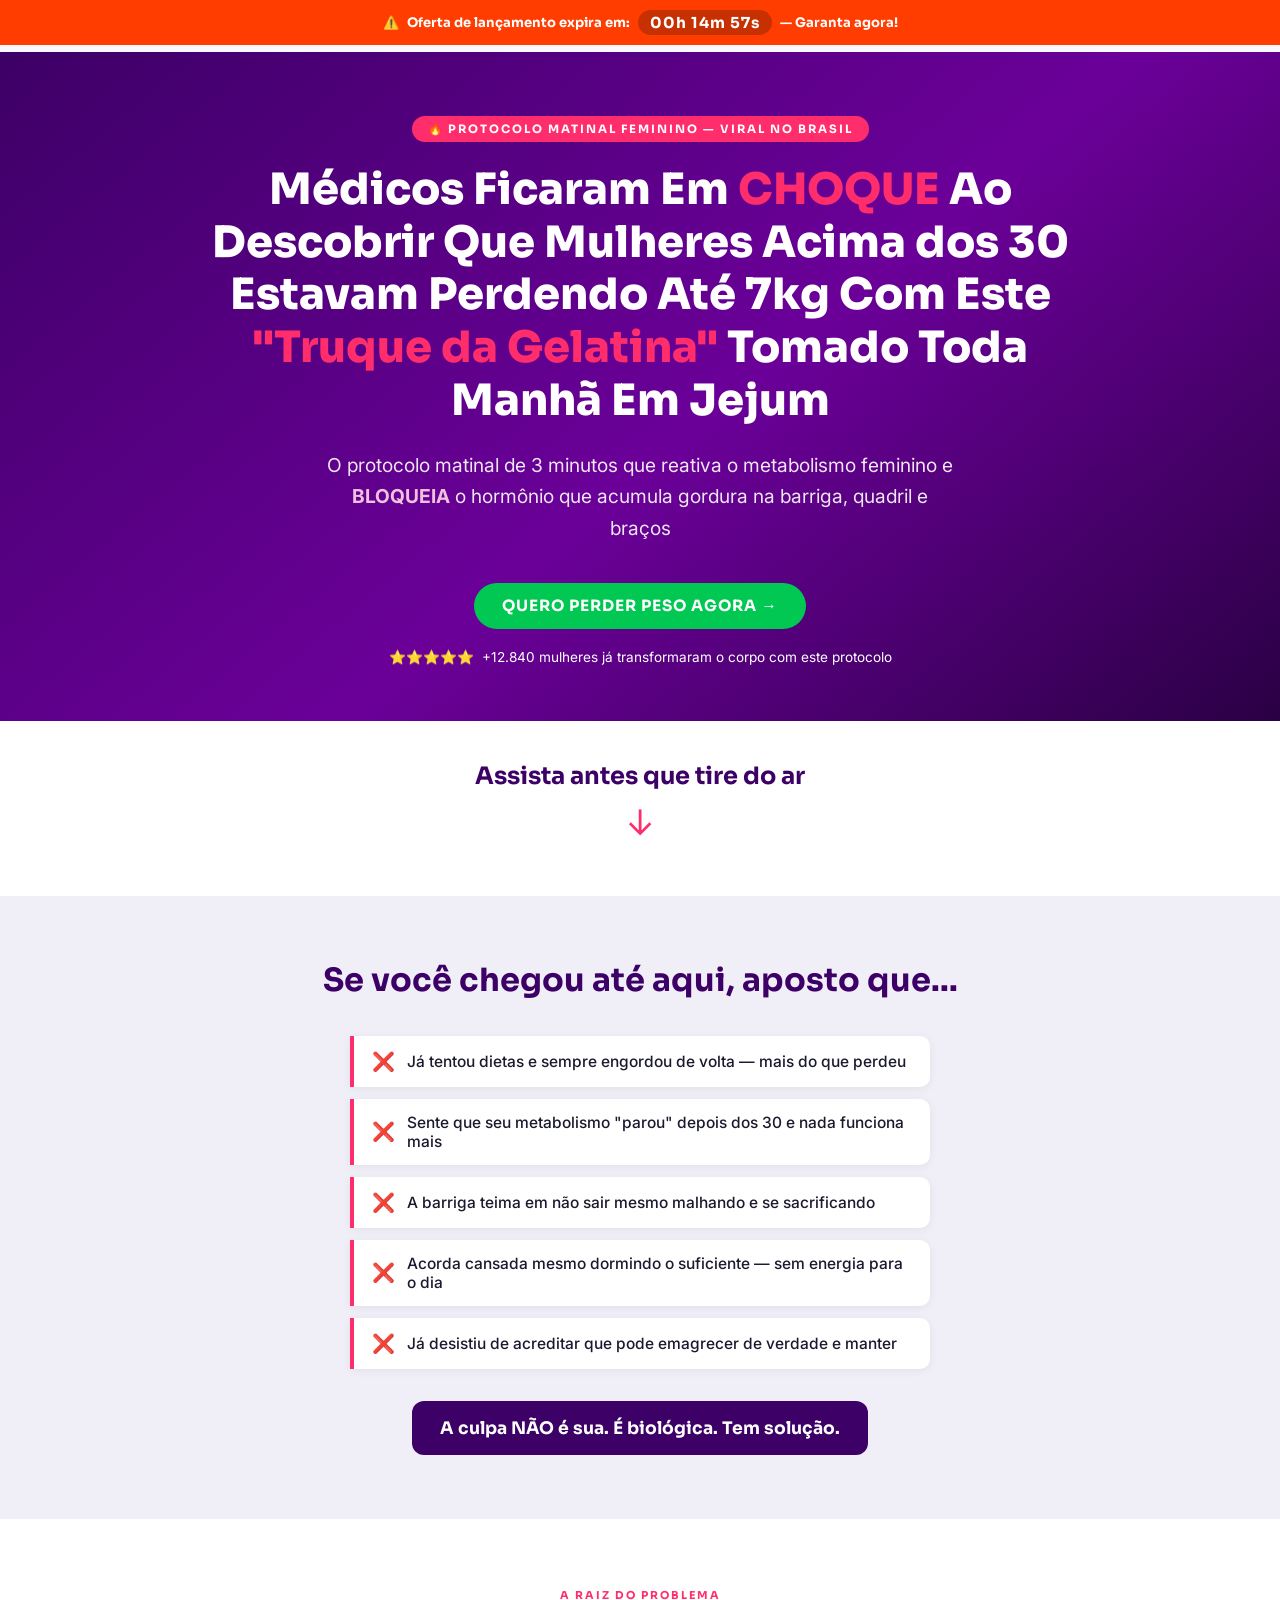
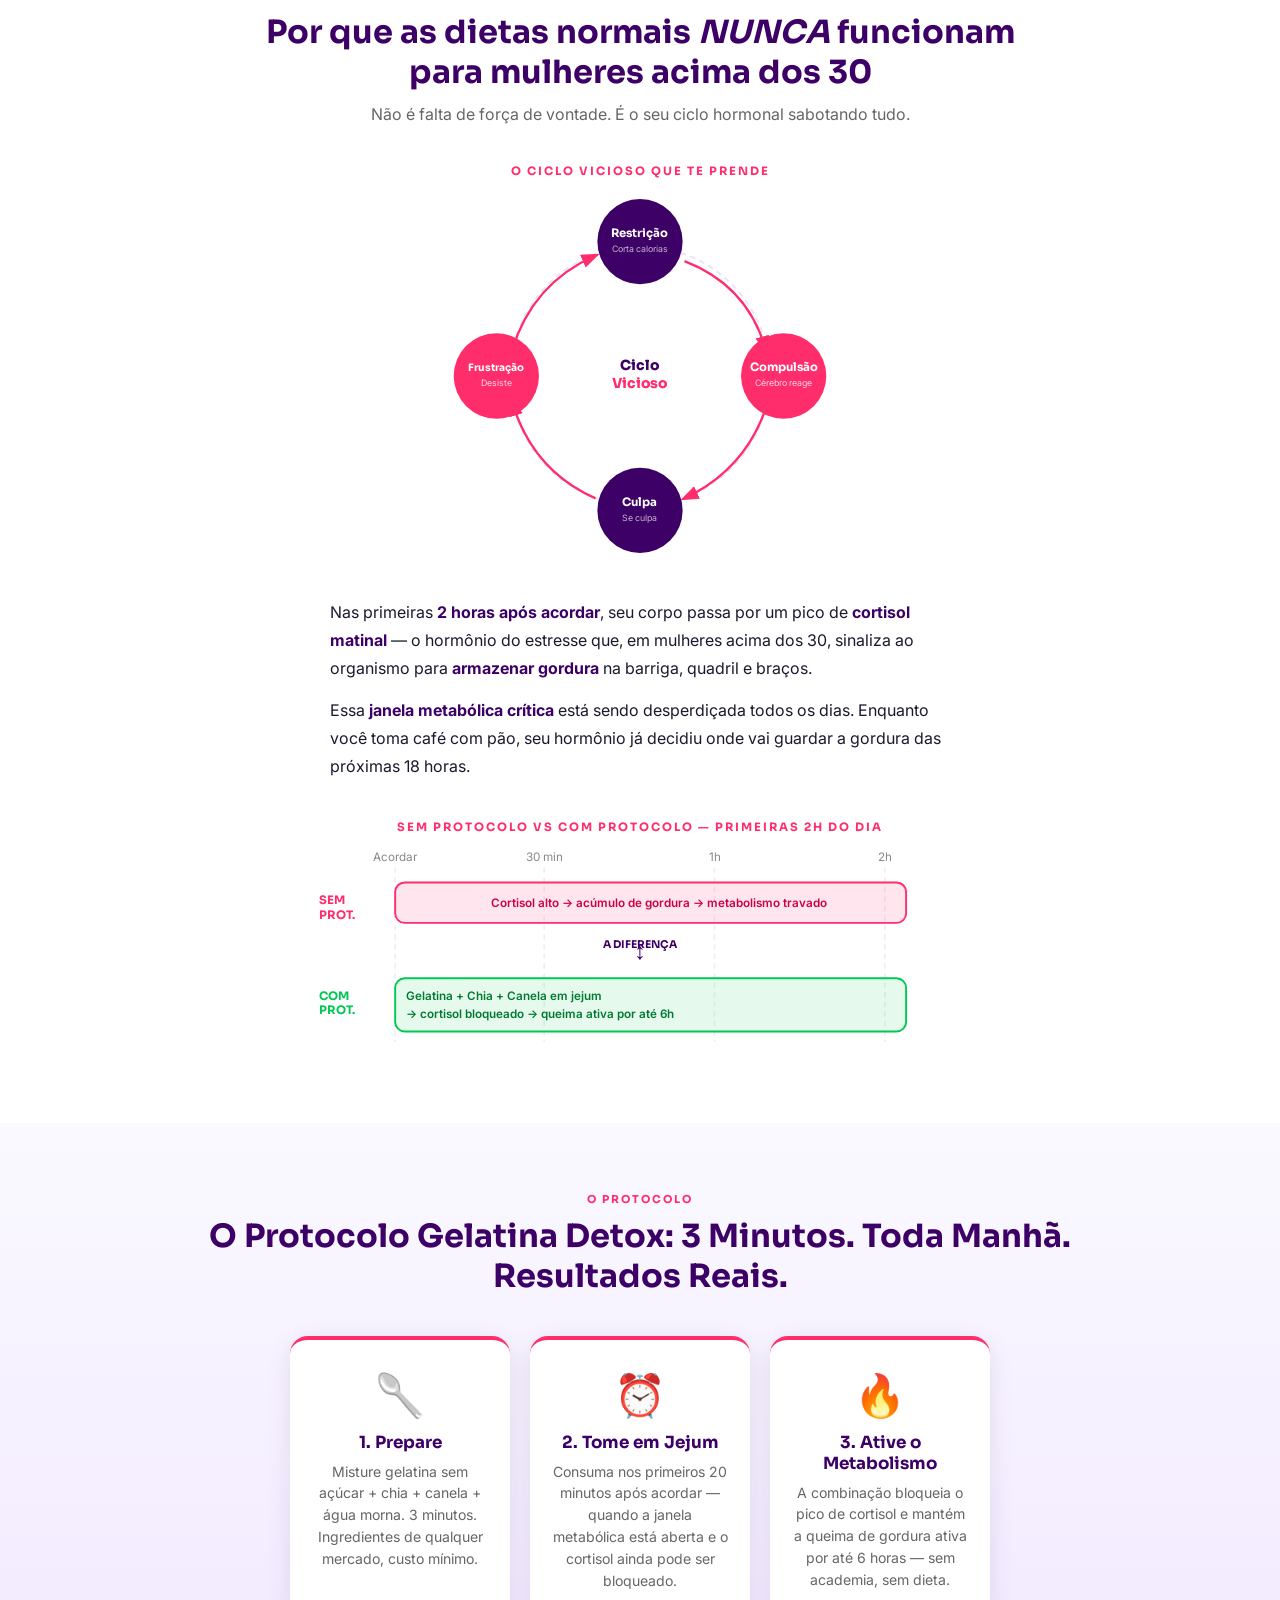
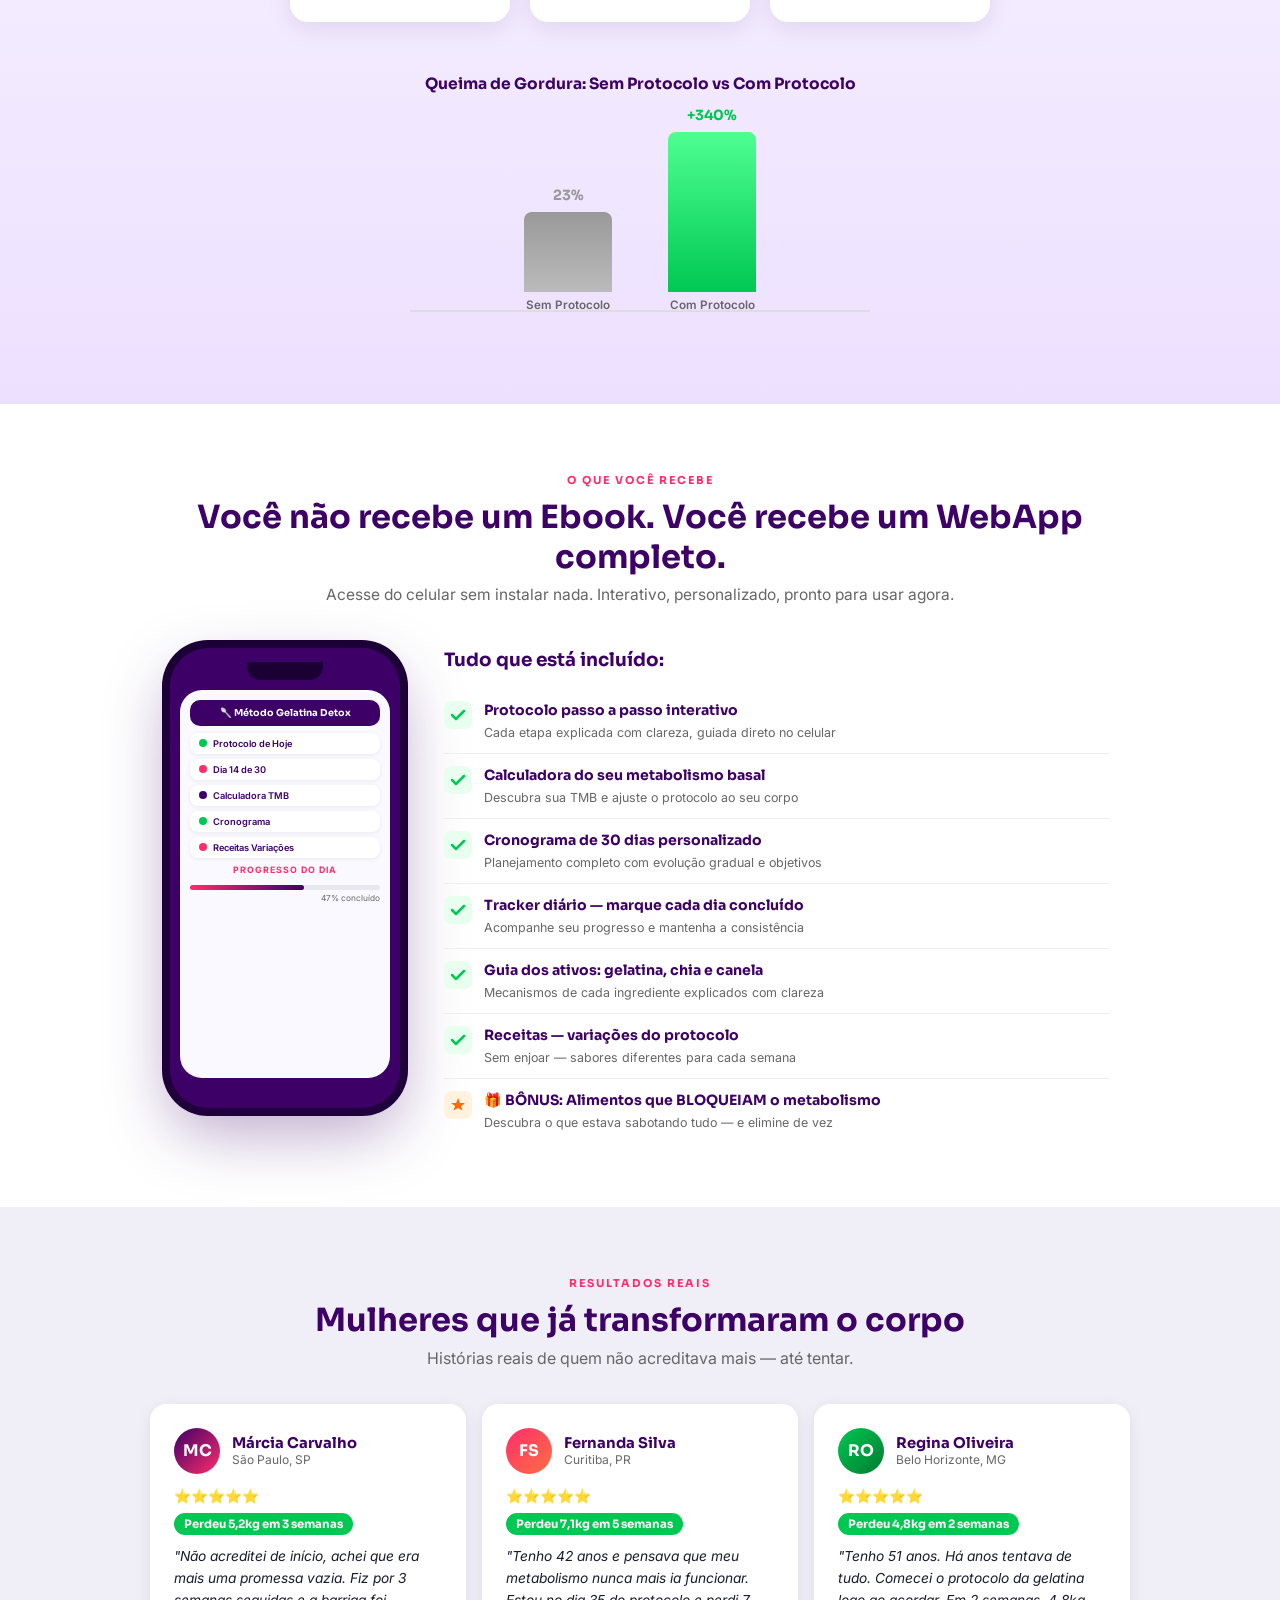
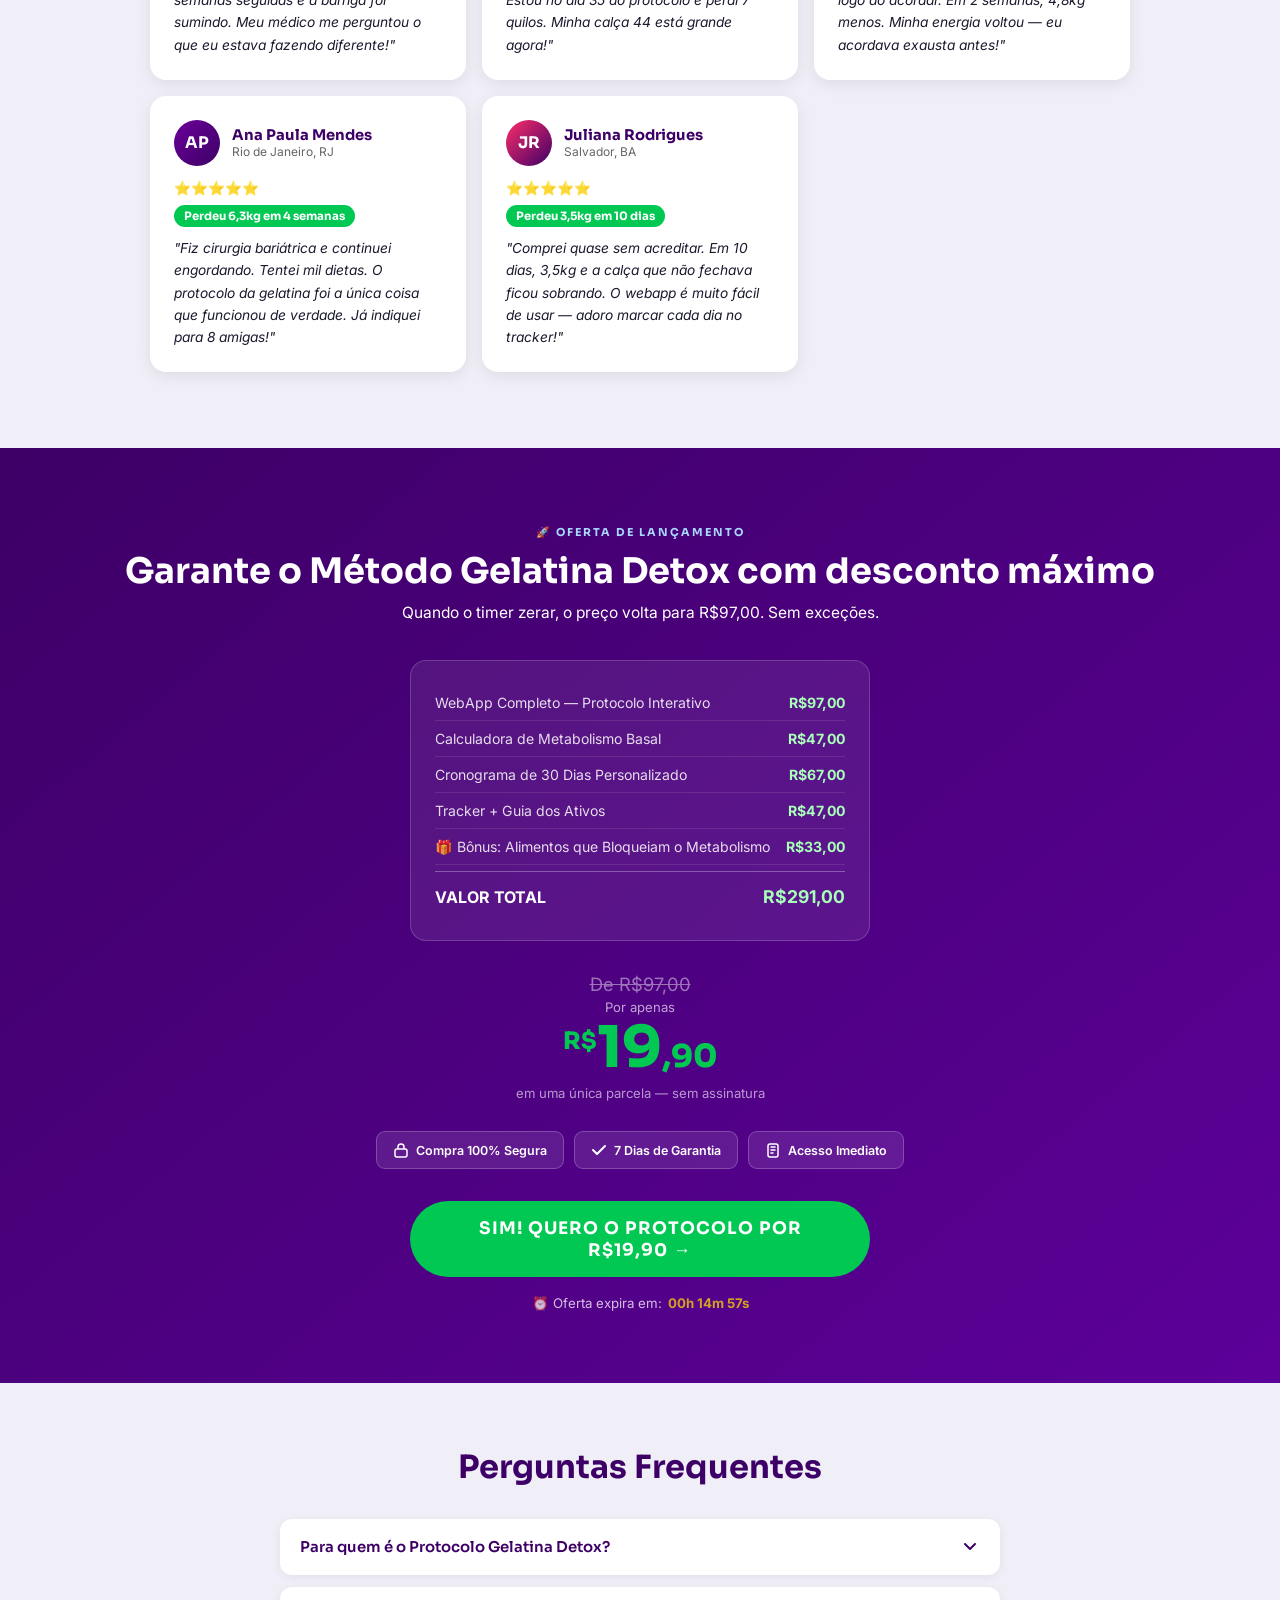
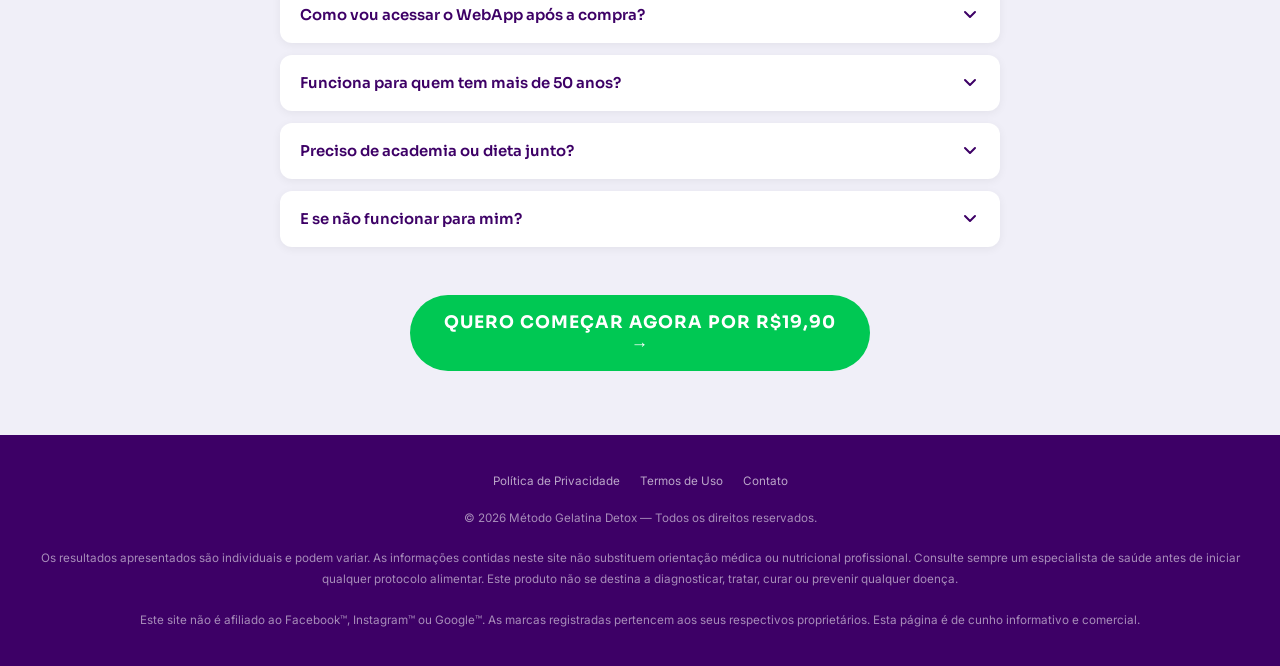
==== sales-page.html @ c7ffe8bc "primeiro commit" ====
<!DOCTYPE html>
<html lang="pt-BR">
<head>
    <meta charset="UTF-8">
    <meta name="viewport" content="width=device-width, initial-scale=1.0">
    <meta name="description" content="Método Gelatina Detox — Protocolo matinal de 3 minutos que ativa o metabolismo feminino e bloqueia o cortisol que acumula gordura">
    <title>Método Gelatina Detox — Perca Peso Toda Manhã Em 3 Minutos</title>
    <link rel="preconnect" href="https://fonts.googleapis.com">
    <link rel="preconnect" href="https://fonts.gstatic.com" crossorigin>
    <link href="https://fonts.googleapis.com/css2?family=Sora:wght@400;600;700;800&family=Inter:wght@400;500;600&display=swap" rel="stylesheet">

    <style>
        /* === RESET E VARIÁVEIS === */
        *, *::before, *::after { box-sizing: border-box; margin: 0; padding: 0; }

        :root {
            --bg: #FAF9FF;
            --purple: #3D0066;
            --purple-mid: #6B0099;
            --pink: #FF2D6B;
            --green: #00C853;
            --red: #FF3D00;
            --white: #ffffff;
            --gray-bg: #F0EFF8;
            --gray-text: #666;
            --text: #1a1a2e;
        }

        html { scroll-behavior: smooth; }

        body {
            font-family: 'Inter', sans-serif;
            background: var(--bg);
            color: var(--text);
            overflow-x: hidden;
            padding-top: 52px;
        }

        h1, h2, h3, h4 { font-family: 'Sora', sans-serif; }

        /* === SCROLLBAR === */
        ::-webkit-scrollbar { width: 8px; }
        ::-webkit-scrollbar-track { background: var(--bg); }
        ::-webkit-scrollbar-thumb { background: var(--purple); border-radius: 4px; }
        ::-webkit-scrollbar-thumb:hover { background: var(--pink); }

        /* === KEYFRAMES === */
        @keyframes pulse-green {
            0%, 100% { box-shadow: 0 0 0 0 rgba(0,200,83,0.28); }
            55%       { box-shadow: 0 0 0 9px rgba(0,200,83,0); }
        }
        @keyframes pulse-red-bar {
            0%, 100% { box-shadow: 0 2px 18px rgba(255,61,0,0.5); }
            50%       { box-shadow: 0 2px 28px rgba(255,61,0,0.9); }
        }
        @keyframes blink {
            0%, 100% { opacity: 1; }
            50%       { opacity: 0.3; }
        }
        @keyframes float-phone {
            0%, 100% { transform: translateY(0); }
            50%       { transform: translateY(-10px); }
        }
        @keyframes grow-bar {
            from { transform: scaleY(0); }
            to   { transform: scaleY(1); }
        }

        /* === ANIMAÇÕES DE ENTRADA === */
        .anim {
            opacity: 0;
            transform: translateY(28px);
            transition: opacity 0.65s ease, transform 0.65s ease;
        }
        .anim.in { opacity: 1; transform: translateY(0); }
        .d1 { transition-delay: 0.10s; }
        .d2 { transition-delay: 0.20s; }
        .d3 { transition-delay: 0.30s; }
        .d4 { transition-delay: 0.40s; }
        .d5 { transition-delay: 0.50s; }
        .d6 { transition-delay: 0.60s; }
        .d7 { transition-delay: 0.70s; }

        /* === UTILITÁRIOS === */
        .wrap { max-width: 1080px; margin: 0 auto; padding: 0 20px; }
        .tag {
            display: inline-block;
            font-family: 'Sora', sans-serif;
            font-size: 0.68rem;
            font-weight: 700;
            letter-spacing: 2px;
            text-transform: uppercase;
            color: var(--pink);
            margin-bottom: 10px;
        }

        /* === SEÇÃO 1: BARRA DE URGÊNCIA === */
        #urgency-bar {
            position: fixed;
            top: 0; left: 0; right: 0;
            z-index: 1000;
            background: var(--red);
            color: #fff;
            text-align: center;
            padding: 10px 16px;
            font-family: 'Sora', sans-serif;
            font-size: 0.82rem;
            font-weight: 700;
            display: flex;
            align-items: center;
            justify-content: center;
            gap: 8px;
            flex-wrap: wrap;
            animation: pulse-red-bar 2s infinite;
        }
        #urgency-bar .blink { animation: blink 1s infinite; }
        .cd-pill {
            background: rgba(0,0,0,0.22);
            padding: 3px 12px;
            border-radius: 20px;
            font-size: 0.95rem;
            letter-spacing: 1px;
        }

        /* === SEÇÃO 2: HEADLINE === */
        #headline {
            background: linear-gradient(140deg, var(--purple) 0%, var(--purple-mid) 55%, #2a0044 100%);
            color: #fff;
            padding: 64px 20px 56px;
            text-align: center;
        }
        #headline .eyebrow {
            display: inline-block;
            background: var(--pink);
            color: #fff;
            font-family: 'Sora', sans-serif;
            font-size: 0.72rem;
            font-weight: 700;
            letter-spacing: 2px;
            text-transform: uppercase;
            padding: 6px 16px;
            border-radius: 20px;
            margin-bottom: 22px;
        }
        #headline h1 {
            font-size: clamp(1.55rem, 5.5vw, 2.7rem);
            font-weight: 800;
            line-height: 1.22;
            max-width: 880px;
            margin: 0 auto 22px;
        }
        #headline h1 .hl { color: var(--pink); }
        #headline .sub {
            font-size: clamp(1rem, 2.8vw, 1.2rem);
            opacity: 0.9;
            max-width: 640px;
            margin: 0 auto 38px;
            line-height: 1.65;
            font-weight: 400;
        }
        #headline .sub strong { color: #FFD6E7; font-weight: 700; }
        .sp-bar { margin-top: 20px; font-size: 0.85rem; opacity: 0.75; }

        /* === CTA BUTTON === */
        .cta {
            display: inline-block;
            background: var(--green);
            color: #fff;
            font-family: 'Sora', sans-serif;
            font-weight: 700;
            font-size: clamp(0.82rem, 2.2vw, 0.97rem);
            padding: 13px 28px;
            border-radius: 50px;
            text-decoration: none;
            border: none;
            cursor: pointer;
            animation: pulse-green 3s infinite;
            text-transform: uppercase;
            letter-spacing: 1px;
            transition: transform 0.18s ease, filter 0.18s ease;
        }
        .cta:hover { transform: scale(1.02); filter: brightness(1.07); }
        .cta.big {
            font-size: clamp(0.9rem, 2.6vw, 1.08rem);
            padding: 16px 34px;
            width: 100%;
            max-width: 460px;
            text-align: center;
        }

        /* === SEÇÃO 3: DOR === */
        #pain { background: var(--gray-bg); padding: 64px 20px; text-align: center; }
        #pain h2 { font-size: clamp(1.35rem, 4vw, 2rem); color: var(--purple); margin-bottom: 36px; }
        .pain-list { list-style: none; max-width: 580px; margin: 0 auto 32px; text-align: left; }
        .pain-list li {
            background: #fff;
            border-left: 4px solid var(--pink);
            padding: 14px 18px;
            margin-bottom: 12px;
            border-radius: 0 10px 10px 0;
            font-size: 0.97rem;
            font-weight: 500;
            display: flex;
            align-items: center;
            gap: 12px;
            box-shadow: 0 2px 10px rgba(0,0,0,0.06);
        }
        .pain-list li .xi { font-size: 1.15rem; flex-shrink: 0; }
        .pain-close {
            display: inline-block;
            background: var(--purple);
            color: #fff;
            font-family: 'Sora', sans-serif;
            font-weight: 700;
            font-size: 1.08rem;
            padding: 16px 28px;
            border-radius: 12px;
        }

        /* === SEÇÃO 4: MECANISMO === */
        #mechanism { padding: 64px 20px; text-align: center; background: #fff; }
        #mechanism h2 { font-size: clamp(1.35rem, 4vw, 2rem); color: var(--purple); margin-bottom: 12px; }
        #mechanism .sub2 { color: var(--gray-text); font-size: 1rem; margin-bottom: 40px; max-width: 600px; margin-left: auto; margin-right: auto; }
        .cycle-wrap { max-width: 380px; margin: 0 auto 16px; }
        .mech-label {
            font-family: 'Sora', sans-serif;
            font-size: 0.72rem;
            font-weight: 700;
            letter-spacing: 2px;
            text-transform: uppercase;
            color: var(--pink);
            margin-bottom: 8px;
        }
        .mech-text {
            max-width: 620px;
            margin: 28px auto 40px;
            font-size: 1rem;
            line-height: 1.75;
            color: var(--text);
            text-align: left;
        }
        .mech-text strong { color: var(--purple); }
        .mech-text p + p { margin-top: 14px; }
        .timeline-wrap { max-width: 660px; margin: 0 auto; overflow-x: auto; }

        /* === SEÇÃO 5: SOLUÇÃO === */
        #solution {
            background: linear-gradient(180deg, var(--bg) 0%, #EDE0FF 100%);
            padding: 64px 20px;
            text-align: center;
        }
        #solution h2 { font-size: clamp(1.35rem, 4vw, 2rem); color: var(--purple); margin-bottom: 40px; }
        .proto-cards { display: flex; flex-direction: column; gap: 20px; max-width: 700px; margin: 0 auto 52px; }
        @media (min-width: 768px) { .proto-cards { flex-direction: row; } }
        .proto-card {
            background: #fff;
            border-radius: 18px;
            padding: 30px 22px;
            flex: 1;
            box-shadow: 0 6px 24px rgba(61,0,102,0.1);
            border-top: 4px solid var(--pink);
            text-align: center;
        }
        .proto-card .ci { font-size: 2.6rem; margin-bottom: 12px; display: block; }
        .proto-card h3 { font-size: 1.05rem; color: var(--purple); margin-bottom: 8px; }
        .proto-card p { font-size: 0.88rem; color: var(--gray-text); line-height: 1.55; }

        /* Bar chart */
        .chart-box { max-width: 460px; margin: 0 auto; }
        .chart-box h3 { font-family: 'Sora', sans-serif; font-size: 0.97rem; color: var(--purple); margin-bottom: 26px; }
        .bar-chart {
            display: flex;
            align-items: flex-end;
            justify-content: center;
            gap: 56px;
            height: 220px;
            position: relative;
            padding-bottom: 28px;
            padding-top: 32px;
        }
        .bar-chart::after {
            content: '';
            position: absolute;
            bottom: 28px; left: 0; right: 0;
            height: 2px;
            background: #ddd;
        }
        .bar-item {
            display: flex;
            flex-direction: column;
            align-items: center;
            gap: 6px;
            position: relative;
        }
        .bar {
            width: 88px;
            border-radius: 8px 8px 0 0;
            transform-origin: center bottom;
            transform: scaleY(0);
            transition: transform 1.1s cubic-bezier(0.34,1.56,0.64,1);
        }
        .bar.grow { transform: scaleY(1); }
        .bar.b-low  { height: 80px;  background: linear-gradient(to top, #bbb, #999); }
        .bar.b-high { height: 160px; background: linear-gradient(to top, var(--green), #4eff91); }
        .bar-val {
            font-family: 'Sora', sans-serif;
            font-size: 0.88rem;
            font-weight: 700;
            position: absolute;
            top: -26px;
            white-space: nowrap;
        }
        .bar-lbl { font-size: 0.73rem; color: var(--gray-text); font-weight: 600; text-align: center; max-width: 100px; }

        /* === SEÇÃO 6: WEBAPP === */
        #webapp { padding: 64px 20px; text-align: center; background: #fff; }
        #webapp h2 { font-size: clamp(1.35rem, 4vw, 2rem); color: var(--purple); margin-bottom: 8px; }
        #webapp .sub3 { color: var(--gray-text); margin-bottom: 44px; font-size: 0.97rem; }
        .webapp-layout { display: flex; flex-direction: column; align-items: center; gap: 44px; max-width: 940px; margin: 0 auto; }
        @media (min-width: 768px) { .webapp-layout { flex-direction: row; align-items: flex-start; } }

        /* Phone mockup */
        .phone {
            width: 230px;
            height: 460px;
            background: var(--purple);
            border-radius: 38px;
            padding: 14px 10px;
            box-shadow: 0 24px 64px rgba(61,0,102,0.35), 0 0 0 8px #1a0033;
            flex-shrink: 0;
            animation: float-phone 4s ease-in-out infinite;
        }
        .phone-notch { width: 76px; height: 18px; background: #1a0033; border-radius: 0 0 14px 14px; margin: 0 auto 10px; }
        .phone-screen { background: var(--bg); border-radius: 22px; height: calc(100% - 44px); overflow: hidden; padding: 10px; }
        .papp-hdr {
            background: var(--purple);
            color: #fff;
            border-radius: 10px;
            padding: 7px 10px;
            font-family: 'Sora', sans-serif;
            font-size: 0.6rem;
            font-weight: 700;
            text-align: center;
            margin-bottom: 7px;
        }
        .papp-item {
            display: flex;
            align-items: center;
            gap: 6px;
            background: #fff;
            border-radius: 8px;
            padding: 5px 9px;
            margin-bottom: 5px;
            font-size: 0.58rem;
            font-weight: 600;
            color: var(--purple);
            box-shadow: 0 1px 4px rgba(0,0,0,0.07);
        }
        .dot { width: 8px; height: 8px; border-radius: 50%; flex-shrink: 0; }
        .dot-g { background: var(--green); }
        .dot-p { background: var(--pink); }
        .dot-d { background: var(--purple); }
        .pbar { background: #e8e8f0; border-radius: 4px; height: 5px; margin-top: 10px; }
        .pbar-fill { background: linear-gradient(to right, var(--pink), var(--purple)); height: 100%; border-radius: 4px; width: 60%; }
        .pbar-lbl { font-size: 0.52rem; color: var(--gray-text); margin-top: 3px; text-align: right; }
        .papp-tag { font-size: 0.55rem; color: var(--pink); font-weight: 700; margin: 6px 0 4px; text-transform: uppercase; letter-spacing: 1px; }

        /* Features list */
        .feat-list { flex: 1; text-align: left; }
        .feat-list h3 { font-size: 1.15rem; color: var(--purple); margin-bottom: 18px; }
        .feat-item { display: flex; align-items: flex-start; gap: 12px; padding: 12px 0; border-bottom: 1px solid #eee; }
        .feat-item:last-child { border-bottom: none; }
        .feat-ico { width: 28px; height: 28px; border-radius: 7px; display: flex; align-items: center; justify-content: center; flex-shrink: 0; }
        .feat-ico.green { background: #E8FFF0; }
        .feat-ico.star  { background: #FFF3E0; }
        .feat-txt strong { display: block; font-family: 'Sora', sans-serif; font-size: 0.88rem; color: var(--purple); margin-bottom: 2px; }
        .feat-txt span { font-size: 0.78rem; color: var(--gray-text); }

        /* === SEÇÃO 7: PROVA SOCIAL === */
        #social { background: var(--gray-bg); padding: 64px 20px; text-align: center; }
        #social h2 { font-size: clamp(1.35rem, 4vw, 2rem); color: var(--purple); margin-bottom: 8px; }
        #social .sub4 { color: var(--gray-text); margin-bottom: 36px; }

        .test-scroll {
            display: flex;
            gap: 16px;
            overflow-x: auto;
            scroll-snap-type: x mandatory;
            -webkit-overflow-scrolling: touch;
            padding-bottom: 12px;
        }
        .test-scroll::-webkit-scrollbar { height: 4px; }
        .test-scroll::-webkit-scrollbar-thumb { background: var(--purple); border-radius: 2px; }

        @media (min-width: 768px) {
            .test-scroll {
                display: grid;
                grid-template-columns: repeat(3, 1fr);
                overflow-x: visible;
                scroll-snap-type: none;
                max-width: 980px;
                margin: 0 auto;
            }
        }

        .t-card {
            background: #fff;
            border-radius: 16px;
            padding: 24px;
            scroll-snap-align: start;
            min-width: 290px;
            flex-shrink: 0;
            box-shadow: 0 4px 16px rgba(0,0,0,0.08);
            text-align: left;
        }
        @media (min-width: 768px) { .t-card { min-width: unset; flex-shrink: unset; } }

        .t-hdr { display: flex; align-items: center; gap: 12px; margin-bottom: 14px; }
        .avatar {
            width: 46px; height: 46px; border-radius: 50%;
            display: flex; align-items: center; justify-content: center;
            font-family: 'Sora', sans-serif; font-weight: 700; font-size: 1rem;
            color: #fff; flex-shrink: 0;
        }
        .t-info .tname { font-family: 'Sora', sans-serif; font-weight: 700; font-size: 0.92rem; color: var(--purple); }
        .t-info .tcity { font-size: 0.75rem; color: var(--gray-text); }
        .stars { color: #FFB800; font-size: 0.85rem; margin-bottom: 8px; }
        .rbadge {
            background: var(--green); color: #fff;
            font-family: 'Sora', sans-serif; font-size: 0.72rem; font-weight: 700;
            padding: 4px 10px; border-radius: 20px;
            display: inline-block; margin-bottom: 10px;
        }
        .t-text { font-size: 0.86rem; line-height: 1.62; color: var(--text); font-style: italic; }

        /* === SEÇÃO 8: OFERTA === */
        #oferta {
            background: linear-gradient(140deg, var(--purple) 0%, #5c0099 100%);
            padding: 72px 20px;
            text-align: center;
            color: #fff;
        }
        #oferta h2 { font-size: clamp(1.45rem, 4vw, 2.2rem); margin-bottom: 10px; }
        .offer-sub { opacity: 0.82; margin-bottom: 38px; font-size: 0.97rem; }

        .val-stack {
            background: rgba(255,255,255,0.08);
            border: 1px solid rgba(255,255,255,0.18);
            border-radius: 16px;
            padding: 24px;
            max-width: 460px;
            margin: 0 auto 32px;
        }
        .val-row {
            display: flex;
            justify-content: space-between;
            align-items: center;
            padding: 9px 0;
            border-bottom: 1px solid rgba(255,255,255,0.1);
            font-size: 0.88rem;
            gap: 12px;
        }
        .val-row:last-child { border-bottom: none; padding-top: 14px; margin-top: 4px; }
        .val-row .vn { opacity: 0.85; text-align: left; }
        .val-row .vp { font-weight: 700; color: #a8ffb8; white-space: nowrap; }

        .price-box { text-align: center; margin-bottom: 30px; }
        .price-old { font-size: 1.15rem; text-decoration: line-through; opacity: 0.45; margin-bottom: 4px; }
        .price-lbl { font-size: 0.82rem; opacity: 0.65; margin-bottom: 4px; }
        .price-new { font-family: 'Sora', sans-serif; font-size: 3.6rem; font-weight: 800; color: var(--green); line-height: 1; }
        .price-new sup { font-size: 1.5rem; vertical-align: top; margin-top: 10px; display: inline-block; }
        .price-new small { font-size: 2rem; }
        .price-note { margin-top: 8px; font-size: 0.82rem; opacity: 0.6; }

        .badges { display: flex; flex-wrap: wrap; justify-content: center; gap: 10px; margin-bottom: 32px; }
        .bdg {
            background: rgba(255,255,255,0.1);
            border: 1px solid rgba(255,255,255,0.22);
            border-radius: 9px;
            padding: 10px 16px;
            font-size: 0.78rem;
            font-weight: 600;
            display: flex; align-items: center; gap: 7px;
        }

        .cta-wrap { display: flex; flex-direction: column; align-items: center; gap: 18px; }
        .urg-mini { font-size: 0.83rem; opacity: 0.75; display: flex; align-items: center; gap: 6px; }
        #cd2 { font-weight: 700; color: #FFD700; }

        /* === SEÇÃO 9: GARANTIA — removida === */

        /* === SEÇÃO 10: FAQ === */
        #faq { padding: 64px 20px; background: var(--gray-bg); }
        #faq h2 { font-size: clamp(1.35rem, 4vw, 2rem); color: var(--purple); margin-bottom: 32px; text-align: center; }
        .faq-list { max-width: 720px; margin: 0 auto; }
        .faq-item { background: #fff; border-radius: 12px; margin-bottom: 12px; box-shadow: 0 2px 10px rgba(0,0,0,0.06); overflow: hidden; }
        .faq-q {
            width: 100%; padding: 18px 20px; background: none; border: none;
            font-family: 'Sora', sans-serif; font-size: 0.93rem; font-weight: 600;
            color: var(--purple); cursor: pointer; text-align: left;
            display: flex; justify-content: space-between; align-items: center; gap: 12px;
            transition: background 0.2s;
        }
        .faq-q:hover { background: var(--gray-bg); }
        .chev { flex-shrink: 0; transition: transform 0.32s; }
        .faq-item.open .chev { transform: rotate(180deg); }
        .faq-a { max-height: 0; overflow: hidden; transition: max-height 0.42s ease; }
        .faq-a-inner { padding: 0 20px 20px; font-size: 0.9rem; color: var(--gray-text); line-height: 1.75; }

        /* === SEÇÃO 11: RODAPÉ === */
        #footer { background: var(--purple); color: rgba(255,255,255,0.55); text-align: center; padding: 36px 20px; font-size: 0.73rem; line-height: 1.75; }
        .foot-links { display: flex; flex-wrap: wrap; justify-content: center; gap: 20px; margin-bottom: 16px; }
        .foot-links a { color: rgba(255,255,255,0.65); text-decoration: none; }
        .foot-links a:hover { color: #fff; }

        /* === SEÇÃO VSL: PLAYER === */
        #vsl {
            background: #fff;
            padding: 40px 20px;
            text-align: center;
        }
        .vsl-title {
            font-family: 'Sora', sans-serif;
            font-size: clamp(1.1rem, 3.2vw, 1.5rem);
            color: var(--purple);
            font-weight: 700;
            margin-bottom: 14px;
        }
        @keyframes arrow-bounce {
            0%, 100% { transform: translateY(0);    opacity: 1; }
            50%       { transform: translateY(10px); opacity: 0.5; }
        }
        .vsl-arrow {
            display: block;
            font-size: 2.2rem;
            color: var(--pink);
            margin-bottom: 16px;
            animation: arrow-bounce 1.3s ease-in-out infinite;
            line-height: 1;
        }
        .vsl-player-wrap {
            max-width: 800px;
            margin: 0 auto;
            width: 100%;
        }

        /* === MOBILE RESPONSIVIDADE === */

        /* Urgency bar vira 2 linhas em telas estreitas — aumenta padding-top do body */
        @media (max-width: 479px) {
            body { padding-top: 70px; }
            #urgency-bar { font-size: 0.68rem; gap: 4px; padding: 6px 10px; }
            .cd-pill { font-size: 0.78rem; padding: 2px 8px; }
        }

        @media (max-width: 767px) {
            /* Seções — padding vertical reduzido */
            #headline  { padding: 40px 16px 36px; }
            #pain      { padding: 48px 16px; }
            #mechanism { padding: 48px 16px; }
            #solution  { padding: 48px 16px; }
            #webapp    { padding: 48px 16px; }
            #social    { padding: 48px 16px; }
            #oferta    { padding: 52px 16px; }
            #faq       { padding: 48px 16px; }

            /* Dor — bloco de fechamento ocupa largura toda */
            .pain-close {
                display: block;
                text-align: center;
                font-size: 0.92rem;
                padding: 14px 16px;
            }

            /* Mecanismo — timeline: scroll horizontal, SVG não encolhe abaixo de legível */
            .timeline-wrap {
                overflow-x: auto;
                -webkit-overflow-scrolling: touch;
                padding-bottom: 8px;
            }
            .timeline-wrap svg { min-width: 560px; }

            /* Gráfico de barras — gap e largura menores */
            .bar-chart { gap: 28px; }
            .bar { width: 70px; }

            /* WebApp — phone ligeiramente menor */
            .phone { width: 210px; height: 420px; border-radius: 34px; }
            .phone-screen { border-radius: 18px; }

            /* Recurso list — garante que não transborde */
            .feat-list { width: 100%; }

            /* Oferta — preço legível mas compacto */
            .price-new { font-size: 2.8rem; }
            .price-new sup   { font-size: 1.2rem; margin-top: 6px; }
            .price-new small { font-size: 1.5rem; }

            /* Val stack — texto que cabe sem overflow */
            .val-row { font-size: 0.82rem; gap: 8px; }
            .val-row .vn { flex: 1; min-width: 0; }
            .val-row .vp { white-space: nowrap; }

            /* Badges — padding menor */
            .bdg { font-size: 0.73rem; padding: 8px 12px; }

            /* CTA dentro da oferta — padding menor */
            .cta.big { padding: 15px 22px; }

            /* FAQ — fonte menor, botão mais compacto */
            .faq-q { font-size: 0.88rem; padding: 15px 16px; }
            .faq-a-inner { font-size: 0.86rem; }

            /* Rodapé */
            #footer { padding: 28px 16px; font-size: 0.7rem; }
            .foot-links { gap: 14px; }
        }

        /* Telas muito estreitas (≤ 380px) */
        @media (max-width: 380px) {
            .bar-chart { gap: 18px; }
            .bar { width: 58px; }
            .bar-chart { height: 210px; }
            .phone { width: 185px; height: 370px; }
            .val-row { font-size: 0.76rem; }
            .val-stack { padding: 18px 16px; }
        }
    </style>
    <!-- Vturb — preloads de performance -->
    <script>!function(i,n){i._plt=i._plt||(n&&n.timeOrigin?n.timeOrigin+n.now():Date.now())}(window,performance);</script>
    <link rel="preload" href="https://scripts.converteai.net/10ab0ec7-7305-4776-a699-a8b48d7df931/players/69efef19f8f02c85a9b5d446/v4/player.js" as="script">
    <link rel="preload" href="https://scripts.converteai.net/lib/js/smartplayer-wc/v4/smartplayer.js" as="script">
    <link rel="preload" href="https://cdn.converteai.net/10ab0ec7-7305-4776-a699-a8b48d7df931/69efef003fdd3d20d1047563/main.m3u8" as="fetch">
    <link rel="dns-prefetch" href="https://cdn.converteai.net">
    <link rel="dns-prefetch" href="https://scripts.converteai.net">
    <link rel="dns-prefetch" href="https://images.converteai.net">
    <link rel="dns-prefetch" href="https://api.vturb.com.br">
</head>
<body>

<!-- === SEÇÃO 1: BARRA DE URGÊNCIA === -->
<div id="urgency-bar">
    <span class="blink">⚠️</span>
    <span>Oferta de lançamento expira em:</span>
    <span class="cd-pill" id="cd1">24h 00m 00s</span>
    <span class="blink">— Garanta agora!</span>
</div>

<!-- === SEÇÃO 2: HEADLINE === -->
<section id="headline">
    <div class="wrap">
        <div class="anim">
            <span class="eyebrow">🔥 Protocolo Matinal Feminino — Viral no Brasil</span>
        </div>
        <h1 class="anim d1">
            Médicos Ficaram Em <span class="hl">CHOQUE</span> Ao Descobrir Que Mulheres Acima dos 30
            Estavam Perdendo Até 7kg Com Este <span class="hl">"Truque da Gelatina"</span>
            Tomado Toda Manhã Em Jejum
        </h1>
        <p class="sub anim d2">
            O protocolo matinal de 3 minutos que reativa o metabolismo feminino
            e <strong>BLOQUEIA</strong> o hormônio que acumula gordura na barriga, quadril e braços
        </p>
        <div class="anim d3">
            <a href="https://pay.wiapy.com/MI-xI7yNM5" class="cta">QUERO PERDER PESO AGORA →</a>
        </div>
        <p class="sp-bar anim d4">⭐⭐⭐⭐⭐ &nbsp;+12.840 mulheres já transformaram o corpo com este protocolo</p>
    </div>
</section>

<!-- === SEÇÃO VSL: PLAYER === -->
<section id="vsl">
    <div class="wrap">
        <p class="vsl-title anim">Assista antes que tire do ar</p>
        <span class="vsl-arrow anim d1">↓</span>
        <div class="vsl-player-wrap anim d2">
            <vturb-smartplayer id="vid-69efef19f8f02c85a9b5d446" style="display: block; margin: 0 auto; width: 100%;"></vturb-smartplayer>
            <script type="text/javascript">var s=document.createElement("script");s.src="https://scripts.converteai.net/10ab0ec7-7305-4776-a699-a8b48d7df931/players/69efef19f8f02c85a9b5d446/v4/player.js",s.async=!0,document.head.appendChild(s);</script>
        </div>
    </div>
</section>

<!-- === SEÇÃO 3: DOR === -->
<section id="pain">
    <div class="wrap">
        <h2 class="anim">Se você chegou até aqui, aposto que...</h2>
        <ul class="pain-list">
            <li class="anim d1"><span class="xi">❌</span><span>Já tentou dietas e sempre engordou de volta — mais do que perdeu</span></li>
            <li class="anim d2"><span class="xi">❌</span><span>Sente que seu metabolismo "parou" depois dos 30 e nada funciona mais</span></li>
            <li class="anim d3"><span class="xi">❌</span><span>A barriga teima em não sair mesmo malhando e se sacrificando</span></li>
            <li class="anim d4"><span class="xi">❌</span><span>Acorda cansada mesmo dormindo o suficiente — sem energia para o dia</span></li>
            <li class="anim d5"><span class="xi">❌</span><span>Já desistiu de acreditar que pode emagrecer de verdade e manter</span></li>
        </ul>
        <div class="anim d6">
            <span class="pain-close">A culpa NÃO é sua. É biológica. Tem solução.</span>
        </div>
    </div>
</section>

<!-- === SEÇÃO 4: MECANISMO === -->
<section id="mechanism">
    <div class="wrap">
        <span class="tag anim">A raiz do problema</span>
        <h2 class="anim d1">Por que as dietas normais <em>NUNCA</em> funcionam<br>para mulheres acima dos 30</h2>
        <p class="sub2 anim d2">Não é falta de força de vontade. É o seu ciclo hormonal sabotando tudo.</p>

        <p class="mech-label anim">O Ciclo Vicioso que te prende</p>

        <!-- SVG CICLO VICIOSO -->
        <div class="cycle-wrap anim">
            <svg id="cycle-svg" viewBox="-5 -5 410 410" width="100%" xmlns="http://www.w3.org/2000/svg" aria-hidden="true">
                <defs>
                    <marker id="arr" markerWidth="8" markerHeight="8" refX="6" refY="3" orient="auto">
                        <path d="M0,0 L0,6 L8,3 z" fill="#FF2D6B"/>
                    </marker>
                </defs>

                <!-- Background ring -->
                <circle cx="200" cy="200" r="140" fill="none" stroke="#EDE0FF" stroke-width="2" stroke-dasharray="6,5"/>

                <!-- ARROW PATHS (animated via JS) -->
                <path class="cyc-path" d="M248,76 Q316,102 336,172" fill="none" stroke="#FF2D6B" stroke-width="2.5" marker-end="url(#arr)" style="stroke-dasharray:160;stroke-dashoffset:160"/>
                <path class="cyc-path" d="M338,228 Q316,300 248,332" fill="none" stroke="#FF2D6B" stroke-width="2.5" marker-end="url(#arr)" style="stroke-dasharray:160;stroke-dashoffset:160"/>
                <path class="cyc-path" d="M152,332 Q84,302 62,228" fill="none" stroke="#FF2D6B" stroke-width="2.5" marker-end="url(#arr)" style="stroke-dasharray:160;stroke-dashoffset:160"/>
                <path class="cyc-path" d="M62,172 Q84,100 152,70" fill="none" stroke="#FF2D6B" stroke-width="2.5" marker-end="url(#arr)" style="stroke-dasharray:160;stroke-dashoffset:160"/>

                <!-- NODE: Restrição (top) -->
                <circle cx="200" cy="55" r="46" fill="#3D0066"/>
                <text x="200" y="50" text-anchor="middle" fill="#fff" font-family="Sora,sans-serif" font-weight="700" font-size="12.5">Restrição</text>
                <text x="200" y="66" text-anchor="middle" fill="rgba(255,255,255,0.7)" font-family="Inter,sans-serif" font-size="9.5">Corta calorias</text>

                <!-- NODE: Compulsão (right) -->
                <circle cx="355" cy="200" r="46" fill="#FF2D6B"/>
                <text x="355" y="195" text-anchor="middle" fill="#fff" font-family="Sora,sans-serif" font-weight="700" font-size="12.5">Compulsão</text>
                <text x="355" y="211" text-anchor="middle" fill="rgba(255,255,255,0.8)" font-family="Inter,sans-serif" font-size="9.5">Cérebro reage</text>

                <!-- NODE: Culpa (bottom) -->
                <circle cx="200" cy="345" r="46" fill="#3D0066"/>
                <text x="200" y="340" text-anchor="middle" fill="#fff" font-family="Sora,sans-serif" font-weight="700" font-size="12.5">Culpa</text>
                <text x="200" y="356" text-anchor="middle" fill="rgba(255,255,255,0.7)" font-family="Inter,sans-serif" font-size="9.5">Se culpa</text>

                <!-- NODE: Frustração (left) -->
                <circle cx="45" cy="200" r="46" fill="#FF2D6B"/>
                <text x="45" y="195" text-anchor="middle" fill="#fff" font-family="Sora,sans-serif" font-weight="700" font-size="11">Frustração</text>
                <text x="45" y="211" text-anchor="middle" fill="rgba(255,255,255,0.8)" font-family="Inter,sans-serif" font-size="9.5">Desiste</text>

                <!-- Center -->
                <text x="200" y="194" text-anchor="middle" fill="#3D0066" font-family="Sora,sans-serif" font-weight="800" font-size="15">Ciclo</text>
                <text x="200" y="213" text-anchor="middle" fill="#FF2D6B" font-family="Sora,sans-serif" font-weight="800" font-size="15">Vicioso</text>
            </svg>
        </div>

        <div class="mech-text anim">
            <p>Nas primeiras <strong>2 horas após acordar</strong>, seu corpo passa por um pico de <strong>cortisol matinal</strong> — o hormônio do estresse que, em mulheres acima dos 30, sinaliza ao organismo para <strong>armazenar gordura</strong> na barriga, quadril e braços.</p>
            <p>Essa <strong>janela metabólica crítica</strong> está sendo desperdiçada todos os dias. Enquanto você toma café com pão, seu hormônio já decidiu onde vai guardar a gordura das próximas 18 horas.</p>
        </div>

        <!-- SVG TIMELINE -->
        <p class="mech-label anim">Sem Protocolo vs Com Protocolo — primeiras 2h do dia</p>
        <div class="timeline-wrap anim">
            <svg viewBox="0 0 620 200" width="100%" xmlns="http://www.w3.org/2000/svg" aria-hidden="true">
                <!-- Time axis labels -->
                <text x="80"  y="18" font-family="Inter,sans-serif" font-size="11" fill="#888" text-anchor="middle">Acordar</text>
                <text x="220" y="18" font-family="Inter,sans-serif" font-size="11" fill="#888" text-anchor="middle">30 min</text>
                <text x="380" y="18" font-family="Inter,sans-serif" font-size="11" fill="#888" text-anchor="middle">1h</text>
                <text x="540" y="18" font-family="Inter,sans-serif" font-size="11" fill="#888" text-anchor="middle">2h</text>

                <!-- Vertical tick lines -->
                <line x1="80"  y1="24" x2="80"  y2="188" stroke="#eee" stroke-width="1.5" stroke-dasharray="5,4"/>
                <line x1="220" y1="24" x2="220" y2="188" stroke="#eee" stroke-width="1.5" stroke-dasharray="5,4"/>
                <line x1="380" y1="24" x2="380" y2="188" stroke="#eee" stroke-width="1.5" stroke-dasharray="5,4"/>
                <line x1="540" y1="24" x2="540" y2="188" stroke="#eee" stroke-width="1.5" stroke-dasharray="5,4"/>

                <!-- ROW LABEL: SEM -->
                <text x="8" y="58"  font-family="Sora,sans-serif" font-weight="700" font-size="11" fill="#FF2D6B">SEM</text>
                <text x="8" y="72"  font-family="Sora,sans-serif" font-weight="700" font-size="11" fill="#FF2D6B">PROT.</text>

                <!-- Bar SEM -->
                <rect x="80" y="38" width="480" height="38" rx="9" fill="rgba(255,45,107,0.12)"/>
                <rect x="80" y="38" width="480" height="38" rx="9" fill="none" stroke="#FF2D6B" stroke-width="1.8"/>
                <text x="170" y="61" font-family="Inter,sans-serif" font-size="11" fill="#CC0044" font-weight="600">Cortisol alto → acúmulo de gordura → metabolismo travado</text>

                <!-- Arrow middle -->
                <text x="310" y="110" text-anchor="middle" font-family="Sora,sans-serif" font-size="22" fill="#3D0066">↕</text>
                <text x="310" y="100" text-anchor="middle" font-family="Sora,sans-serif" font-size="10" font-weight="700" fill="#3D0066">A DIFERENÇA</text>

                <!-- ROW LABEL: COM -->
                <text x="8" y="148" font-family="Sora,sans-serif" font-weight="700" font-size="11" fill="#00C853">COM</text>
                <text x="8" y="162" font-family="Sora,sans-serif" font-weight="700" font-size="11" fill="#00C853">PROT.</text>

                <!-- Bar COM -->
                <rect x="80" y="128" width="480" height="50" rx="9" fill="rgba(0,200,83,0.1)"/>
                <rect x="80" y="128" width="480" height="50" rx="9" fill="none" stroke="#00C853" stroke-width="1.8"/>
                <text x="90" y="148" font-family="Inter,sans-serif" font-size="11" fill="#007A30" font-weight="600">Gelatina + Chia + Canela em jejum</text>
                <text x="90" y="165" font-family="Inter,sans-serif" font-size="11" fill="#007A30" font-weight="600">→ cortisol bloqueado → queima ativa por até 6h</text>
            </svg>
        </div>
    </div>
</section>

<!-- === SEÇÃO 5: SOLUÇÃO === -->
<section id="solution">
    <div class="wrap">
        <span class="tag anim">O protocolo</span>
        <h2 class="anim d1">O Protocolo Gelatina Detox: 3 Minutos. Toda Manhã. Resultados Reais.</h2>

        <div class="proto-cards">
            <div class="proto-card anim d1">
                <span class="ci">🥄</span>
                <h3>1. Prepare</h3>
                <p>Misture gelatina sem açúcar + chia + canela + água morna. 3 minutos. Ingredientes de qualquer mercado, custo mínimo.</p>
            </div>
            <div class="proto-card anim d2">
                <span class="ci">⏰</span>
                <h3>2. Tome em Jejum</h3>
                <p>Consuma nos primeiros 20 minutos após acordar — quando a janela metabólica está aberta e o cortisol ainda pode ser bloqueado.</p>
            </div>
            <div class="proto-card anim d3">
                <span class="ci">🔥</span>
                <h3>3. Ative o Metabolismo</h3>
                <p>A combinação bloqueia o pico de cortisol e mantém a queima de gordura ativa por até 6 horas — sem academia, sem dieta.</p>
            </div>
        </div>

        <div class="chart-box anim">
            <h3>Queima de Gordura: Sem Protocolo vs Com Protocolo</h3>
            <div class="bar-chart" id="bar-chart">
                <div class="bar-item">
                    <div class="bar-val" style="color:#999">23%</div>
                    <div class="bar b-low"></div>
                    <div class="bar-lbl">Sem Protocolo</div>
                </div>
                <div class="bar-item">
                    <div class="bar-val" style="color:#00C853">+340%</div>
                    <div class="bar b-high"></div>
                    <div class="bar-lbl">Com Protocolo</div>
                </div>
            </div>
        </div>
    </div>
</section>

<!-- === SEÇÃO 6: WEBAPP === -->
<section id="webapp">
    <div class="wrap">
        <span class="tag anim">O que você recebe</span>
        <h2 class="anim d1">Você não recebe um Ebook. Você recebe um WebApp completo.</h2>
        <p class="sub3 anim d2">Acesse do celular sem instalar nada. Interativo, personalizado, pronto para usar agora.</p>

        <div class="webapp-layout">
            <!-- Phone Mockup -->
            <div class="phone anim">
                <div class="phone-notch"></div>
                <div class="phone-screen">
                    <div class="papp-hdr">🥄 Método Gelatina Detox</div>
                    <div class="papp-item"><div class="dot dot-g"></div>Protocolo de Hoje</div>
                    <div class="papp-item"><div class="dot dot-p"></div>Dia 14 de 30</div>
                    <div class="papp-item"><div class="dot dot-d"></div>Calculadora TMB</div>
                    <div class="papp-item"><div class="dot dot-g"></div>Cronograma</div>
                    <div class="papp-item"><div class="dot dot-p"></div>Receitas Variações</div>
                    <div class="papp-tag">Progresso do dia</div>
                    <div class="pbar"><div class="pbar-fill"></div></div>
                    <div class="pbar-lbl">47% concluído</div>
                </div>
            </div>

            <!-- Features List -->
            <div class="feat-list">
                <h3>Tudo que está incluído:</h3>

                <div class="feat-item anim">
                    <div class="feat-ico green">
                        <svg width="16" height="16" viewBox="0 0 16 16" fill="none"><path d="M2 8l4 4 8-8" stroke="#00C853" stroke-width="2.5" stroke-linecap="round" stroke-linejoin="round"/></svg>
                    </div>
                    <div class="feat-txt">
                        <strong>Protocolo passo a passo interativo</strong>
                        <span>Cada etapa explicada com clareza, guiada direto no celular</span>
                    </div>
                </div>

                <div class="feat-item anim d1">
                    <div class="feat-ico green">
                        <svg width="16" height="16" viewBox="0 0 16 16" fill="none"><path d="M2 8l4 4 8-8" stroke="#00C853" stroke-width="2.5" stroke-linecap="round" stroke-linejoin="round"/></svg>
                    </div>
                    <div class="feat-txt">
                        <strong>Calculadora do seu metabolismo basal</strong>
                        <span>Descubra sua TMB e ajuste o protocolo ao seu corpo</span>
                    </div>
                </div>

                <div class="feat-item anim d2">
                    <div class="feat-ico green">
                        <svg width="16" height="16" viewBox="0 0 16 16" fill="none"><path d="M2 8l4 4 8-8" stroke="#00C853" stroke-width="2.5" stroke-linecap="round" stroke-linejoin="round"/></svg>
                    </div>
                    <div class="feat-txt">
                        <strong>Cronograma de 30 dias personalizado</strong>
                        <span>Planejamento completo com evolução gradual e objetivos</span>
                    </div>
                </div>

                <div class="feat-item anim d3">
                    <div class="feat-ico green">
                        <svg width="16" height="16" viewBox="0 0 16 16" fill="none"><path d="M2 8l4 4 8-8" stroke="#00C853" stroke-width="2.5" stroke-linecap="round" stroke-linejoin="round"/></svg>
                    </div>
                    <div class="feat-txt">
                        <strong>Tracker diário — marque cada dia concluído</strong>
                        <span>Acompanhe seu progresso e mantenha a consistência</span>
                    </div>
                </div>

                <div class="feat-item anim d4">
                    <div class="feat-ico green">
                        <svg width="16" height="16" viewBox="0 0 16 16" fill="none"><path d="M2 8l4 4 8-8" stroke="#00C853" stroke-width="2.5" stroke-linecap="round" stroke-linejoin="round"/></svg>
                    </div>
                    <div class="feat-txt">
                        <strong>Guia dos ativos: gelatina, chia e canela</strong>
                        <span>Mecanismos de cada ingrediente explicados com clareza</span>
                    </div>
                </div>

                <div class="feat-item anim d5">
                    <div class="feat-ico green">
                        <svg width="16" height="16" viewBox="0 0 16 16" fill="none"><path d="M2 8l4 4 8-8" stroke="#00C853" stroke-width="2.5" stroke-linecap="round" stroke-linejoin="round"/></svg>
                    </div>
                    <div class="feat-txt">
                        <strong>Receitas — variações do protocolo</strong>
                        <span>Sem enjoar — sabores diferentes para cada semana</span>
                    </div>
                </div>

                <div class="feat-item anim d6">
                    <div class="feat-ico star">
                        <svg width="16" height="16" viewBox="0 0 16 16"><path d="M8 1l1.9 4.9H15l-4 3 1.5 4.6L8 11l-4.5 2.5L5 9 1 6h5.1z" fill="#FF6B00"/></svg>
                    </div>
                    <div class="feat-txt">
                        <strong>🎁 BÔNUS: Alimentos que BLOQUEIAM o metabolismo</strong>
                        <span>Descubra o que estava sabotando tudo — e elimine de vez</span>
                    </div>
                </div>
            </div>
        </div>
    </div>
</section>

<!-- === SEÇÃO 7: PROVA SOCIAL === -->
<section id="social">
    <div class="wrap">
        <span class="tag anim">Resultados reais</span>
        <h2 class="anim d1">Mulheres que já transformaram o corpo</h2>
        <p class="sub4 anim d2">Histórias reais de quem não acreditava mais — até tentar.</p>

        <div class="test-scroll">
            <div class="t-card anim">
                <div class="t-hdr">
                    <div class="avatar" style="background:linear-gradient(135deg,#3D0066,#FF2D6B)">MC</div>
                    <div class="t-info">
                        <div class="tname">Márcia Carvalho</div>
                        <div class="tcity">São Paulo, SP</div>
                    </div>
                </div>
                <div class="stars">⭐⭐⭐⭐⭐</div>
                <span class="rbadge">Perdeu 5,2kg em 3 semanas</span>
                <p class="t-text">"Não acreditei de início, achei que era mais uma promessa vazia. Fiz por 3 semanas seguidas e a barriga foi sumindo. Meu médico me perguntou o que eu estava fazendo diferente!"</p>
            </div>

            <div class="t-card anim d1">
                <div class="t-hdr">
                    <div class="avatar" style="background:linear-gradient(135deg,#FF2D6B,#FF7043)">FS</div>
                    <div class="t-info">
                        <div class="tname">Fernanda Silva</div>
                        <div class="tcity">Curitiba, PR</div>
                    </div>
                </div>
                <div class="stars">⭐⭐⭐⭐⭐</div>
                <span class="rbadge">Perdeu 7,1kg em 5 semanas</span>
                <p class="t-text">"Tenho 42 anos e pensava que meu metabolismo nunca mais ia funcionar. Estou no dia 35 do protocolo e perdi 7 quilos. Minha calça 44 está grande agora!"</p>
            </div>

            <div class="t-card anim d2">
                <div class="t-hdr">
                    <div class="avatar" style="background:linear-gradient(135deg,#00C853,#007A30)">RO</div>
                    <div class="t-info">
                        <div class="tname">Regina Oliveira</div>
                        <div class="tcity">Belo Horizonte, MG</div>
                    </div>
                </div>
                <div class="stars">⭐⭐⭐⭐⭐</div>
                <span class="rbadge">Perdeu 4,8kg em 2 semanas</span>
                <p class="t-text">"Tenho 51 anos. Há anos tentava de tudo. Comecei o protocolo da gelatina logo ao acordar. Em 2 semanas, 4,8kg menos. Minha energia voltou — eu acordava exausta antes!"</p>
            </div>

            <div class="t-card anim d3">
                <div class="t-hdr">
                    <div class="avatar" style="background:linear-gradient(135deg,#6B0099,#3D0066)">AP</div>
                    <div class="t-info">
                        <div class="tname">Ana Paula Mendes</div>
                        <div class="tcity">Rio de Janeiro, RJ</div>
                    </div>
                </div>
                <div class="stars">⭐⭐⭐⭐⭐</div>
                <span class="rbadge">Perdeu 6,3kg em 4 semanas</span>
                <p class="t-text">"Fiz cirurgia bariátrica e continuei engordando. Tentei mil dietas. O protocolo da gelatina foi a única coisa que funcionou de verdade. Já indiquei para 8 amigas!"</p>
            </div>

            <div class="t-card anim d4">
                <div class="t-hdr">
                    <div class="avatar" style="background:linear-gradient(135deg,#FF2D6B,#3D0066)">JR</div>
                    <div class="t-info">
                        <div class="tname">Juliana Rodrigues</div>
                        <div class="tcity">Salvador, BA</div>
                    </div>
                </div>
                <div class="stars">⭐⭐⭐⭐⭐</div>
                <span class="rbadge">Perdeu 3,5kg em 10 dias</span>
                <p class="t-text">"Comprei quase sem acreditar. Em 10 dias, 3,5kg e a calça que não fechava ficou sobrando. O webapp é muito fácil de usar — adoro marcar cada dia no tracker!"</p>
            </div>
        </div>
    </div>
</section>

<!-- === SEÇÃO 8: OFERTA === -->
<section id="oferta">
    <div class="wrap">
        <span class="tag anim" style="color:#a8d8ff">🚀 oferta de lançamento</span>
        <h2 class="anim d1">Garante o Método Gelatina Detox com desconto máximo</h2>
        <p class="offer-sub anim d2">Quando o timer zerar, o preço volta para R$97,00. Sem exceções.</p>

        <div class="val-stack anim d2">
            <div class="val-row"><span class="vn">WebApp Completo — Protocolo Interativo</span><span class="vp">R$97,00</span></div>
            <div class="val-row"><span class="vn">Calculadora de Metabolismo Basal</span><span class="vp">R$47,00</span></div>
            <div class="val-row"><span class="vn">Cronograma de 30 Dias Personalizado</span><span class="vp">R$67,00</span></div>
            <div class="val-row"><span class="vn">Tracker + Guia dos Ativos</span><span class="vp">R$47,00</span></div>
            <div class="val-row"><span class="vn">🎁 Bônus: Alimentos que Bloqueiam o Metabolismo</span><span class="vp">R$33,00</span></div>
            <div class="val-row" style="border-top:1px solid rgba(255,255,255,0.3);margin-top:6px">
                <span class="vn" style="font-weight:700;opacity:1;font-size:1rem">VALOR TOTAL</span>
                <span class="vp" style="font-size:1.1rem">R$291,00</span>
            </div>
        </div>

        <div class="price-box anim d3">
            <div class="price-old">De R$97,00</div>
            <div class="price-lbl">Por apenas</div>
            <div class="price-new"><sup>R$</sup>19<small>,90</small></div>
            <div class="price-note">em uma única parcela — sem assinatura</div>
        </div>

        <div class="badges anim d4">
            <div class="bdg">
                <svg width="16" height="16" viewBox="0 0 16 16" fill="none"><rect x="2" y="7" width="12" height="8" rx="2" stroke="#fff" stroke-width="1.5"/><path d="M5 7V5a3 3 0 016 0v2" stroke="#fff" stroke-width="1.5"/></svg>
                Compra 100% Segura
            </div>
            <div class="bdg">
                <svg width="16" height="16" viewBox="0 0 16 16" fill="none"><path d="M2 8l4 4 8-8" stroke="#fff" stroke-width="2" stroke-linecap="round" stroke-linejoin="round"/></svg>
                7 Dias de Garantia
            </div>
            <div class="bdg">
                <svg width="16" height="16" viewBox="0 0 16 16" fill="none"><rect x="3" y="2" width="10" height="13" rx="2" stroke="#fff" stroke-width="1.5"/><path d="M6 5h4M6 8h4M6 11h2" stroke="#fff" stroke-width="1.5" stroke-linecap="round"/></svg>
                Acesso Imediato
            </div>
        </div>

        <div class="cta-wrap anim d5">
            <a href="https://pay.wiapy.com/MI-xI7yNM5" class="cta big">SIM! QUERO O PROTOCOLO POR R$19,90 →</a>
            <div class="urg-mini">⏰ Oferta expira em: <span id="cd2">24h 00m 00s</span></div>
        </div>
    </div>
</section>

<!-- === SEÇÃO 10: FAQ === -->
<section id="faq">
    <div class="wrap">
        <h2 class="anim">Perguntas Frequentes</h2>

        <div class="faq-list">
            <div class="faq-item anim">
                <button class="faq-q">
                    Para quem é o Protocolo Gelatina Detox?
                    <svg class="chev" width="20" height="20" viewBox="0 0 20 20" fill="none"><path d="M5 7l5 5 5-5" stroke="#3D0066" stroke-width="2" stroke-linecap="round" stroke-linejoin="round"/></svg>
                </button>
                <div class="faq-a">
                    <div class="faq-a-inner">O protocolo foi desenvolvido para mulheres com dificuldade de emagrecer por metabolismo lento, desregulação hormonal ou frustração com dietas convencionais. Funciona especialmente bem acima dos 30 anos. Se você tem menos de 18 anos, está grávida ou amamentando, consulte um médico antes.</div>
                </div>
            </div>

            <div class="faq-item anim d1">
                <button class="faq-q">
                    Como vou acessar o WebApp após a compra?
                    <svg class="chev" width="20" height="20" viewBox="0 0 20 20" fill="none"><path d="M5 7l5 5 5-5" stroke="#3D0066" stroke-width="2" stroke-linecap="round" stroke-linejoin="round"/></svg>
                </button>
                <div class="faq-a">
                    <div class="faq-a-inner">Imediatamente após a confirmação do pagamento, você receberá um e-mail com o link de acesso. Não precisa baixar nada — é um aplicativo web que funciona direto pelo navegador do celular ou computador. Acesso vitalício, qualquer dispositivo.</div>
                </div>
            </div>

            <div class="faq-item anim d2">
                <button class="faq-q">
                    Funciona para quem tem mais de 50 anos?
                    <svg class="chev" width="20" height="20" viewBox="0 0 20 20" fill="none"><path d="M5 7l5 5 5-5" stroke="#3D0066" stroke-width="2" stroke-linecap="round" stroke-linejoin="round"/></svg>
                </button>
                <div class="faq-a">
                    <div class="faq-a-inner">Sim! O protocolo foi testado em mulheres dos 45 aos 60 anos, inclusive pós-menopausa. Nessa fase o cortisol matinal é ainda mais agressivo — o que significa que a janela metabólica é ainda mais importante. Várias clientes acima dos 50 relataram os resultados mais expressivos.</div>
                </div>
            </div>

            <div class="faq-item anim d3">
                <button class="faq-q">
                    Preciso de academia ou dieta junto?
                    <svg class="chev" width="20" height="20" viewBox="0 0 20 20" fill="none"><path d="M5 7l5 5 5-5" stroke="#3D0066" stroke-width="2" stroke-linecap="round" stroke-linejoin="round"/></svg>
                </button>
                <div class="faq-a">
                    <div class="faq-a-inner">Não. O protocolo funciona sem academia e sem dieta restritiva. Claro que hábitos saudáveis potencializam qualquer resultado, mas não são obrigatórios para ver efeito. A proposta é exatamente essa: 3 minutos toda manhã, independente da sua rotina.</div>
                </div>
            </div>

            <div class="faq-item anim d4">
                <button class="faq-q">
                    E se não funcionar para mim?
                    <svg class="chev" width="20" height="20" viewBox="0 0 20 20" fill="none"><path d="M5 7l5 5 5-5" stroke="#3D0066" stroke-width="2" stroke-linecap="round" stroke-linejoin="round"/></svg>
                </button>
                <div class="faq-a">
                    <div class="faq-a-inner">Você tem 7 dias de garantia incondicional. Se após seguir o protocolo você não ficar satisfeita, basta entrar em contato por e-mail e devolvemos 100% do valor pago, sem nenhuma pergunta. Você não tem nada a perder — só a ganhar.</div>
                </div>
            </div>
        </div>

        <!-- CTA final dentro do FAQ -->
        <div style="text-align:center;margin-top:48px" class="anim">
            <a href="https://pay.wiapy.com/MI-xI7yNM5" class="cta big">QUERO COMEÇAR AGORA POR R$19,90 →</a>
        </div>
    </div>
</section>

<!-- === SEÇÃO 11: RODAPÉ === -->
<footer id="footer">
    <div class="foot-links">
        <a href="#">Política de Privacidade</a>
        <a href="#">Termos de Uso</a>
        <a href="#">Contato</a>
    </div>
    <p>© 2026 Método Gelatina Detox — Todos os direitos reservados.</p>
    <br>
    <p>Os resultados apresentados são individuais e podem variar. As informações contidas neste site não substituem orientação médica ou nutricional profissional. Consulte sempre um especialista de saúde antes de iniciar qualquer protocolo alimentar. Este produto não se destina a diagnosticar, tratar, curar ou prevenir qualquer doença.</p>
    <br>
    <p>Este site não é afiliado ao Facebook™, Instagram™ ou Google™. As marcas registradas pertencem aos seus respectivos proprietários. Esta página é de cunho informativo e comercial.</p>
</footer>

<script>
    /* === COUNTDOWN COM LOCALSTORAGE === */
    (function () {
        var KEY = 'gel_detox_expiry_v3';
        var expiry = parseInt(localStorage.getItem(KEY), 10);
        if (!expiry || expiry < Date.now()) {
            expiry = Date.now() + 15 * 60 * 1000;
            localStorage.setItem(KEY, expiry);
        }
        function pad(n) { return String(n).padStart(2, '0'); }
        function tick() {
            var rem = Math.max(0, expiry - Date.now());
            var h = Math.floor(rem / 3600000);
            var m = Math.floor((rem % 3600000) / 60000);
            var s = Math.floor((rem % 60000) / 1000);
            var str = pad(h) + 'h ' + pad(m) + 'm ' + pad(s) + 's';
            var e1 = document.getElementById('cd1');
            var e2 = document.getElementById('cd2');
            if (e1) e1.textContent = str;
            if (e2) e2.textContent = str;
        }
        tick();
        setInterval(tick, 1000);
    })();

    /* === INTERSECTION OBSERVER — ANIMAÇÕES DE ENTRADA === */
    var io = new IntersectionObserver(function (entries) {
        entries.forEach(function (e) {
            if (e.isIntersecting) e.target.classList.add('in');
        });
    }, { threshold: 0.12 });

    document.querySelectorAll('.anim').forEach(function (el) { io.observe(el); });

    /* === GRÁFICO DE BARRAS === */
    var barIO = new IntersectionObserver(function (entries) {
        entries.forEach(function (e) {
            if (e.isIntersecting) {
                document.querySelectorAll('.bar').forEach(function (b) { b.classList.add('grow'); });
                barIO.disconnect();
            }
        });
    }, { threshold: 0.4 });
    var bc = document.getElementById('bar-chart');
    if (bc) barIO.observe(bc);

    /* === SVG CICLO — DESENHA CAMINHOS AO ENTRAR NA TELA === */
    var cycIO = new IntersectionObserver(function (entries) {
        entries.forEach(function (e) {
            if (e.isIntersecting) {
                document.querySelectorAll('.cyc-path').forEach(function (p, i) {
                    setTimeout(function () {
                        p.style.transition = 'stroke-dashoffset 0.75s ease';
                        p.style.strokeDashoffset = '0';
                    }, i * 280);
                });
                cycIO.disconnect();
            }
        });
    }, { threshold: 0.3 });
    var cs = document.getElementById('cycle-svg');
    if (cs) cycIO.observe(cs);

    /* === FAQ ACCORDION === */
    document.querySelectorAll('.faq-q').forEach(function (btn) {
        btn.addEventListener('click', function () {
            var item = btn.closest('.faq-item');
            var ans  = item.querySelector('.faq-a');
            var open = item.classList.contains('open');

            document.querySelectorAll('.faq-item').forEach(function (fi) {
                fi.classList.remove('open');
                fi.querySelector('.faq-a').style.maxHeight = '0';
            });

            if (!open) {
                item.classList.add('open');
                ans.style.maxHeight = ans.scrollHeight + 'px';
            }
        });
    });
</script>

</body>
</html>
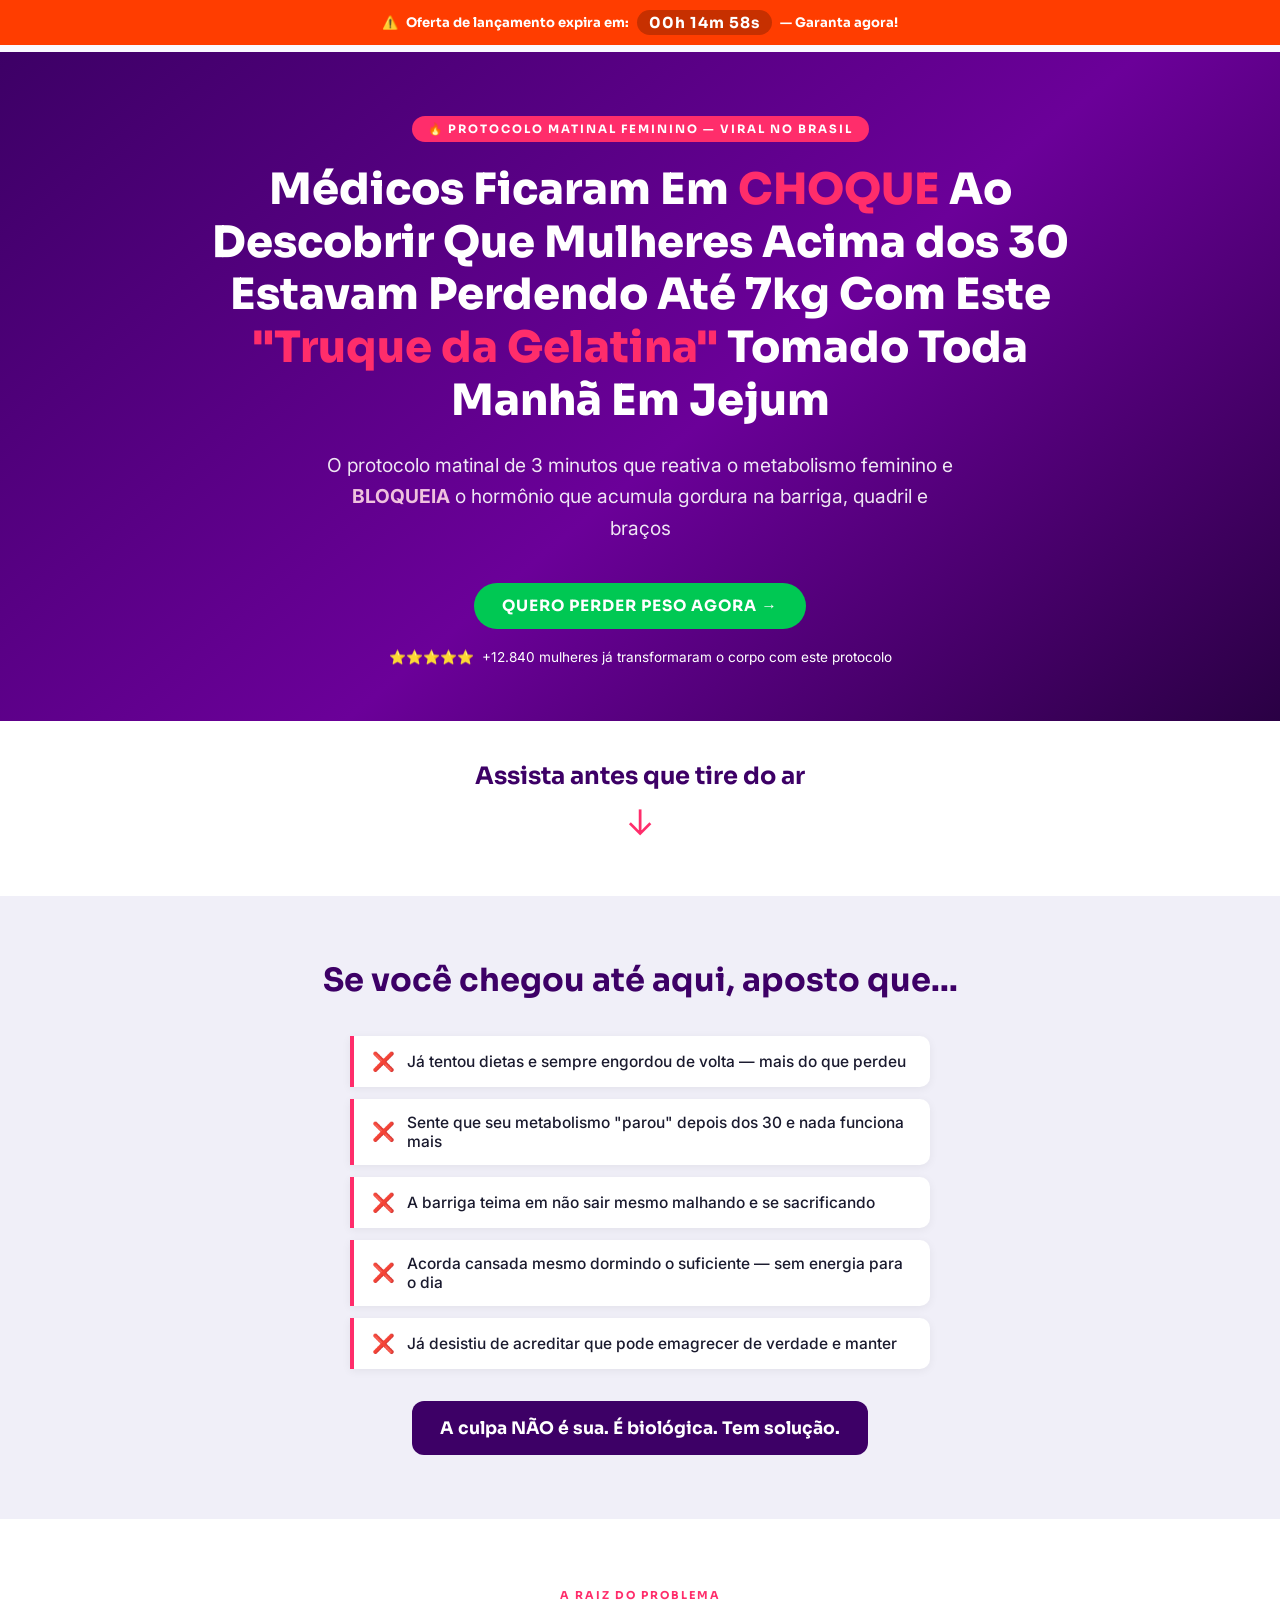
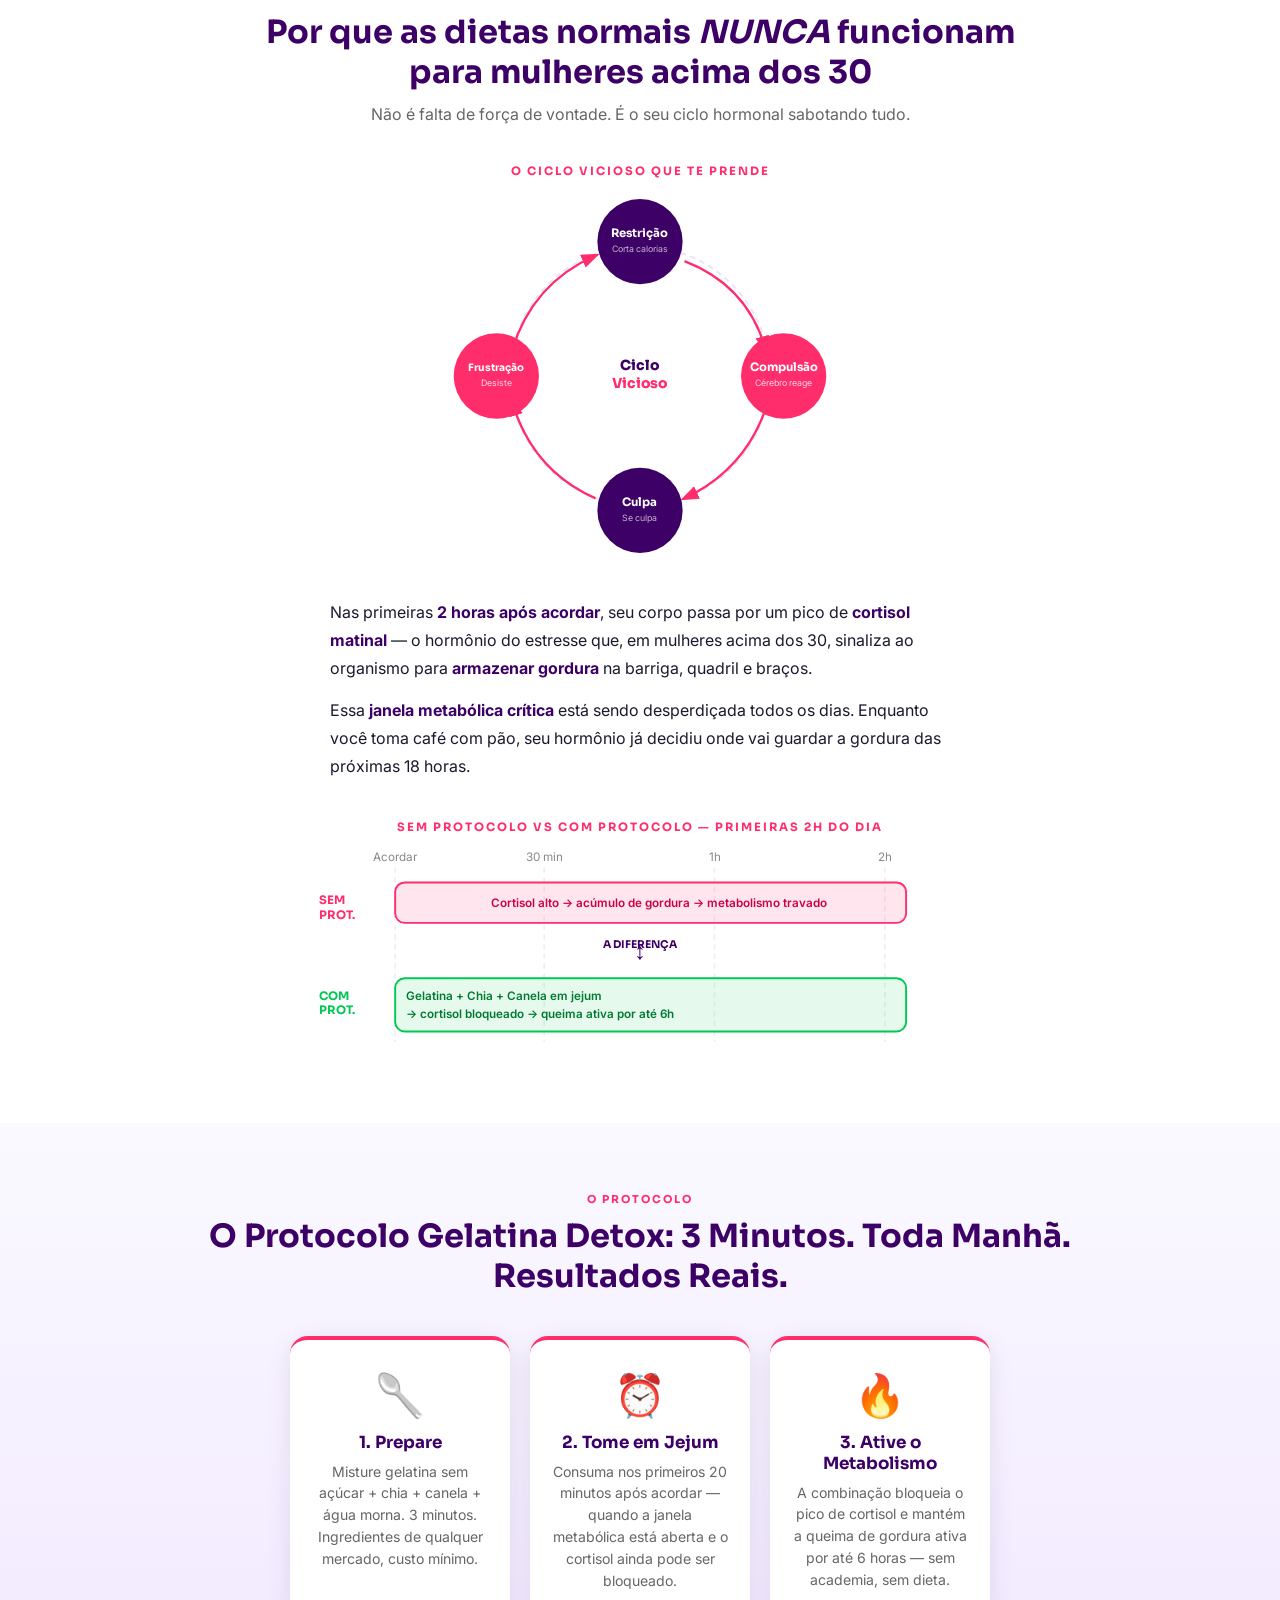
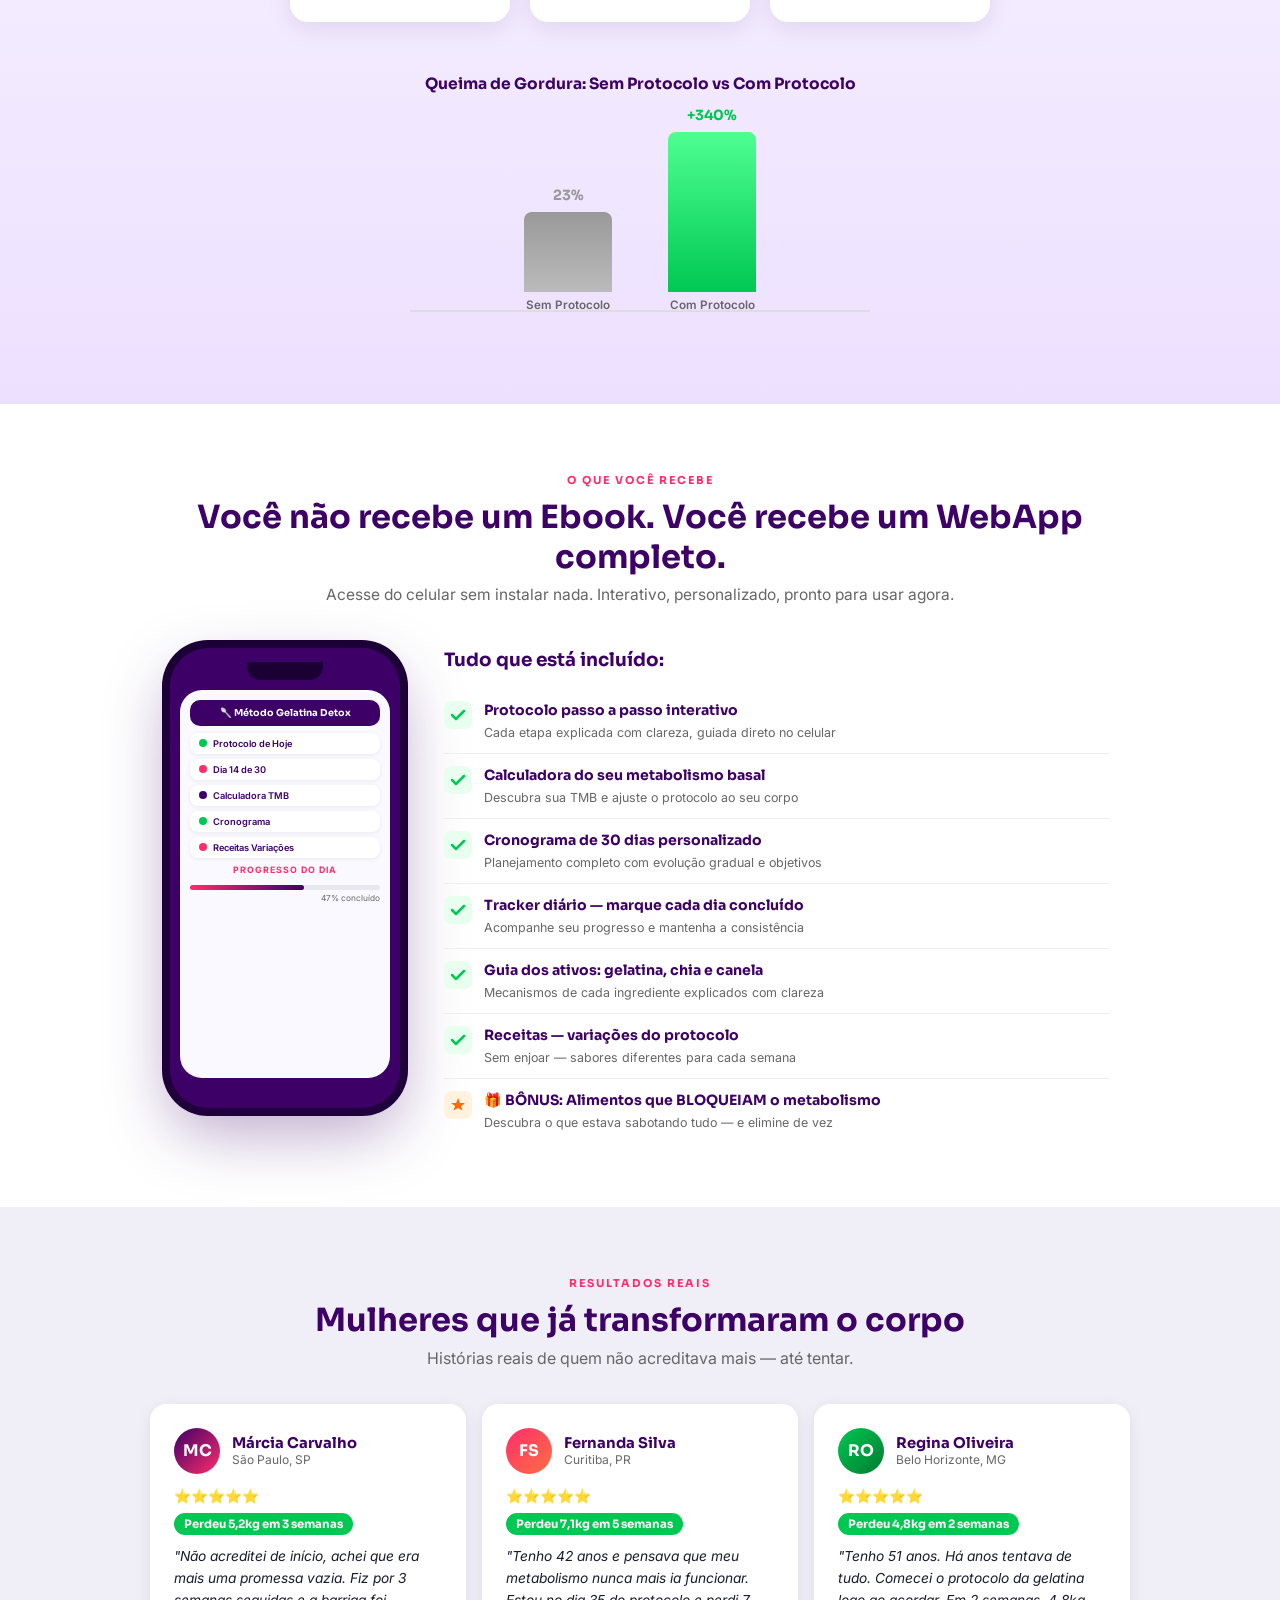
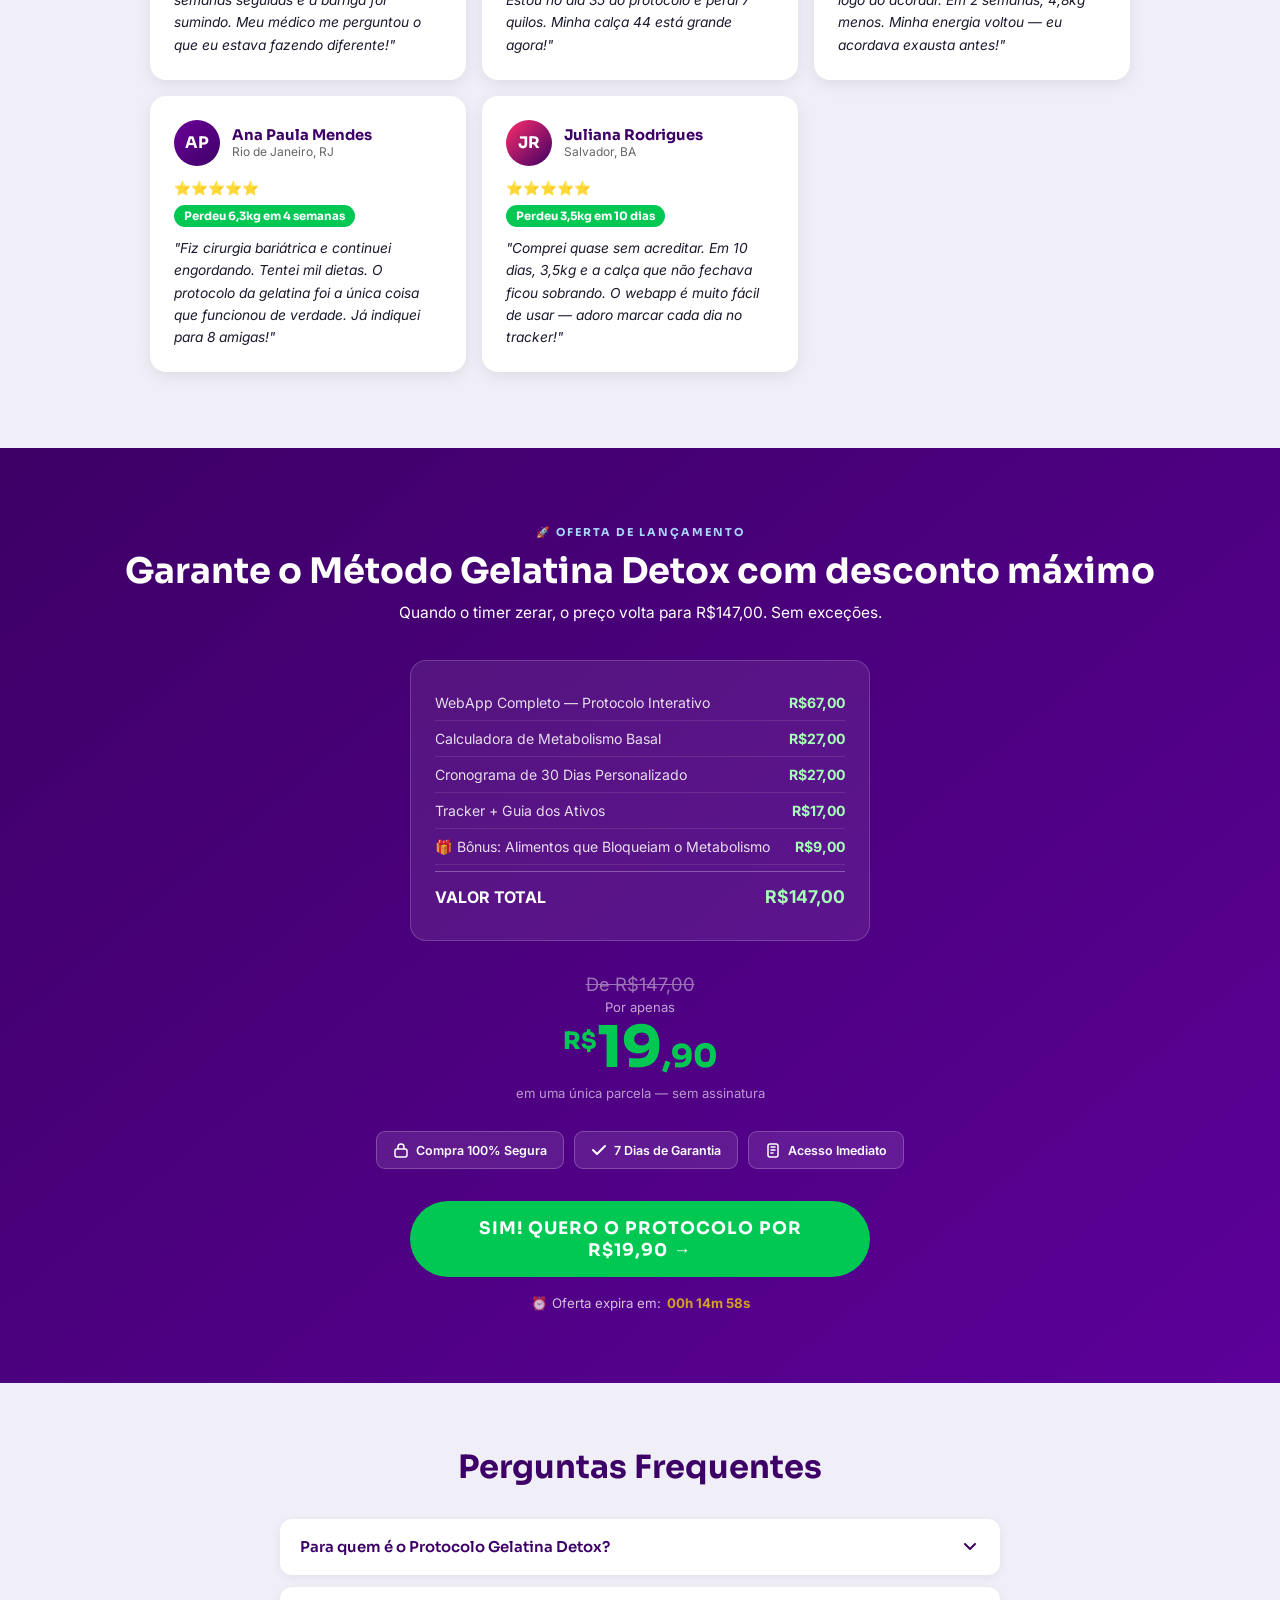
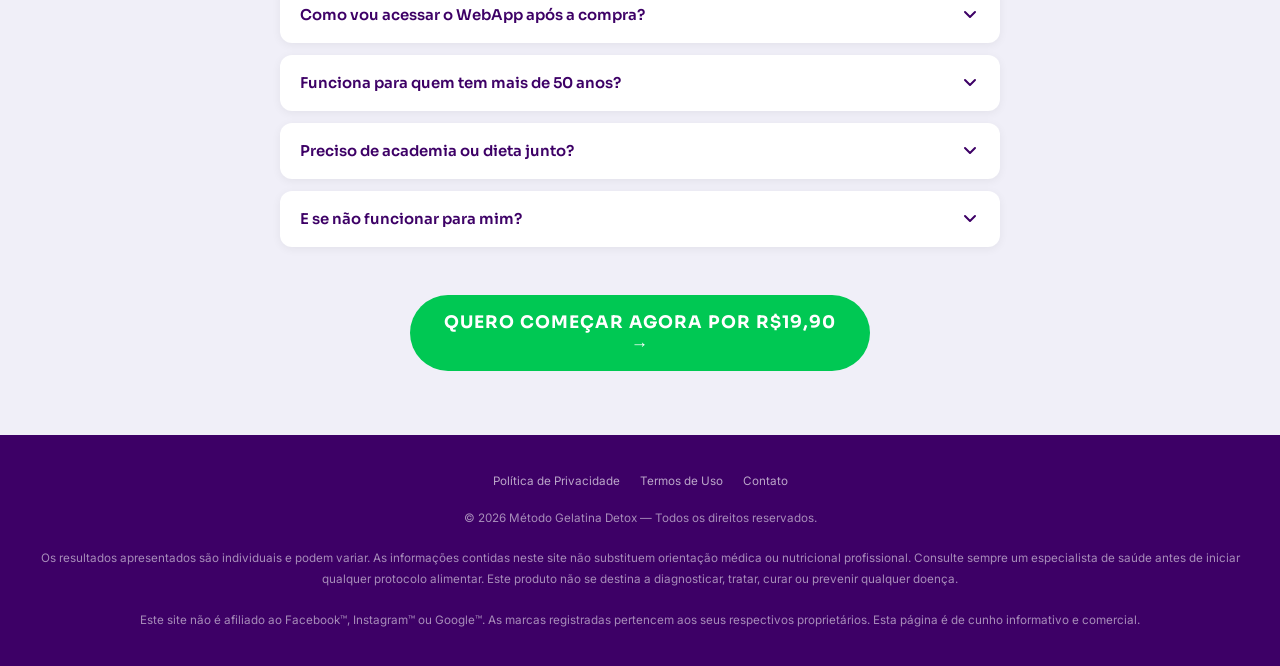
==== commit d31bf4a1: "atualizacao" ====
--- a/sales-page.html
+++ b/sales-page.html
@@ -1023,22 +1023,22 @@
     <div class="wrap">
         <span class="tag anim" style="color:#a8d8ff">🚀 oferta de lançamento</span>
         <h2 class="anim d1">Garante o Método Gelatina Detox com desconto máximo</h2>
-        <p class="offer-sub anim d2">Quando o timer zerar, o preço volta para R$97,00. Sem exceções.</p>
+        <p class="offer-sub anim d2">Quando o timer zerar, o preço volta para R$147,00. Sem exceções.</p>
 
         <div class="val-stack anim d2">
-            <div class="val-row"><span class="vn">WebApp Completo — Protocolo Interativo</span><span class="vp">R$97,00</span></div>
-            <div class="val-row"><span class="vn">Calculadora de Metabolismo Basal</span><span class="vp">R$47,00</span></div>
-            <div class="val-row"><span class="vn">Cronograma de 30 Dias Personalizado</span><span class="vp">R$67,00</span></div>
-            <div class="val-row"><span class="vn">Tracker + Guia dos Ativos</span><span class="vp">R$47,00</span></div>
-            <div class="val-row"><span class="vn">🎁 Bônus: Alimentos que Bloqueiam o Metabolismo</span><span class="vp">R$33,00</span></div>
+            <div class="val-row"><span class="vn">WebApp Completo — Protocolo Interativo</span><span class="vp">R$67,00</span></div>
+            <div class="val-row"><span class="vn">Calculadora de Metabolismo Basal</span><span class="vp">R$27,00</span></div>
+            <div class="val-row"><span class="vn">Cronograma de 30 Dias Personalizado</span><span class="vp">R$27,00</span></div>
+            <div class="val-row"><span class="vn">Tracker + Guia dos Ativos</span><span class="vp">R$17,00</span></div>
+            <div class="val-row"><span class="vn">🎁 Bônus: Alimentos que Bloqueiam o Metabolismo</span><span class="vp">R$9,00</span></div>
             <div class="val-row" style="border-top:1px solid rgba(255,255,255,0.3);margin-top:6px">
                 <span class="vn" style="font-weight:700;opacity:1;font-size:1rem">VALOR TOTAL</span>
-                <span class="vp" style="font-size:1.1rem">R$291,00</span>
+                <span class="vp" style="font-size:1.1rem">R$147,00</span>
             </div>
         </div>
 
         <div class="price-box anim d3">
-            <div class="price-old">De R$97,00</div>
+            <div class="price-old">De R$147,00</div>
             <div class="price-lbl">Por apenas</div>
             <div class="price-new"><sup>R$</sup>19<small>,90</small></div>
             <div class="price-note">em uma única parcela — sem assinatura</div>
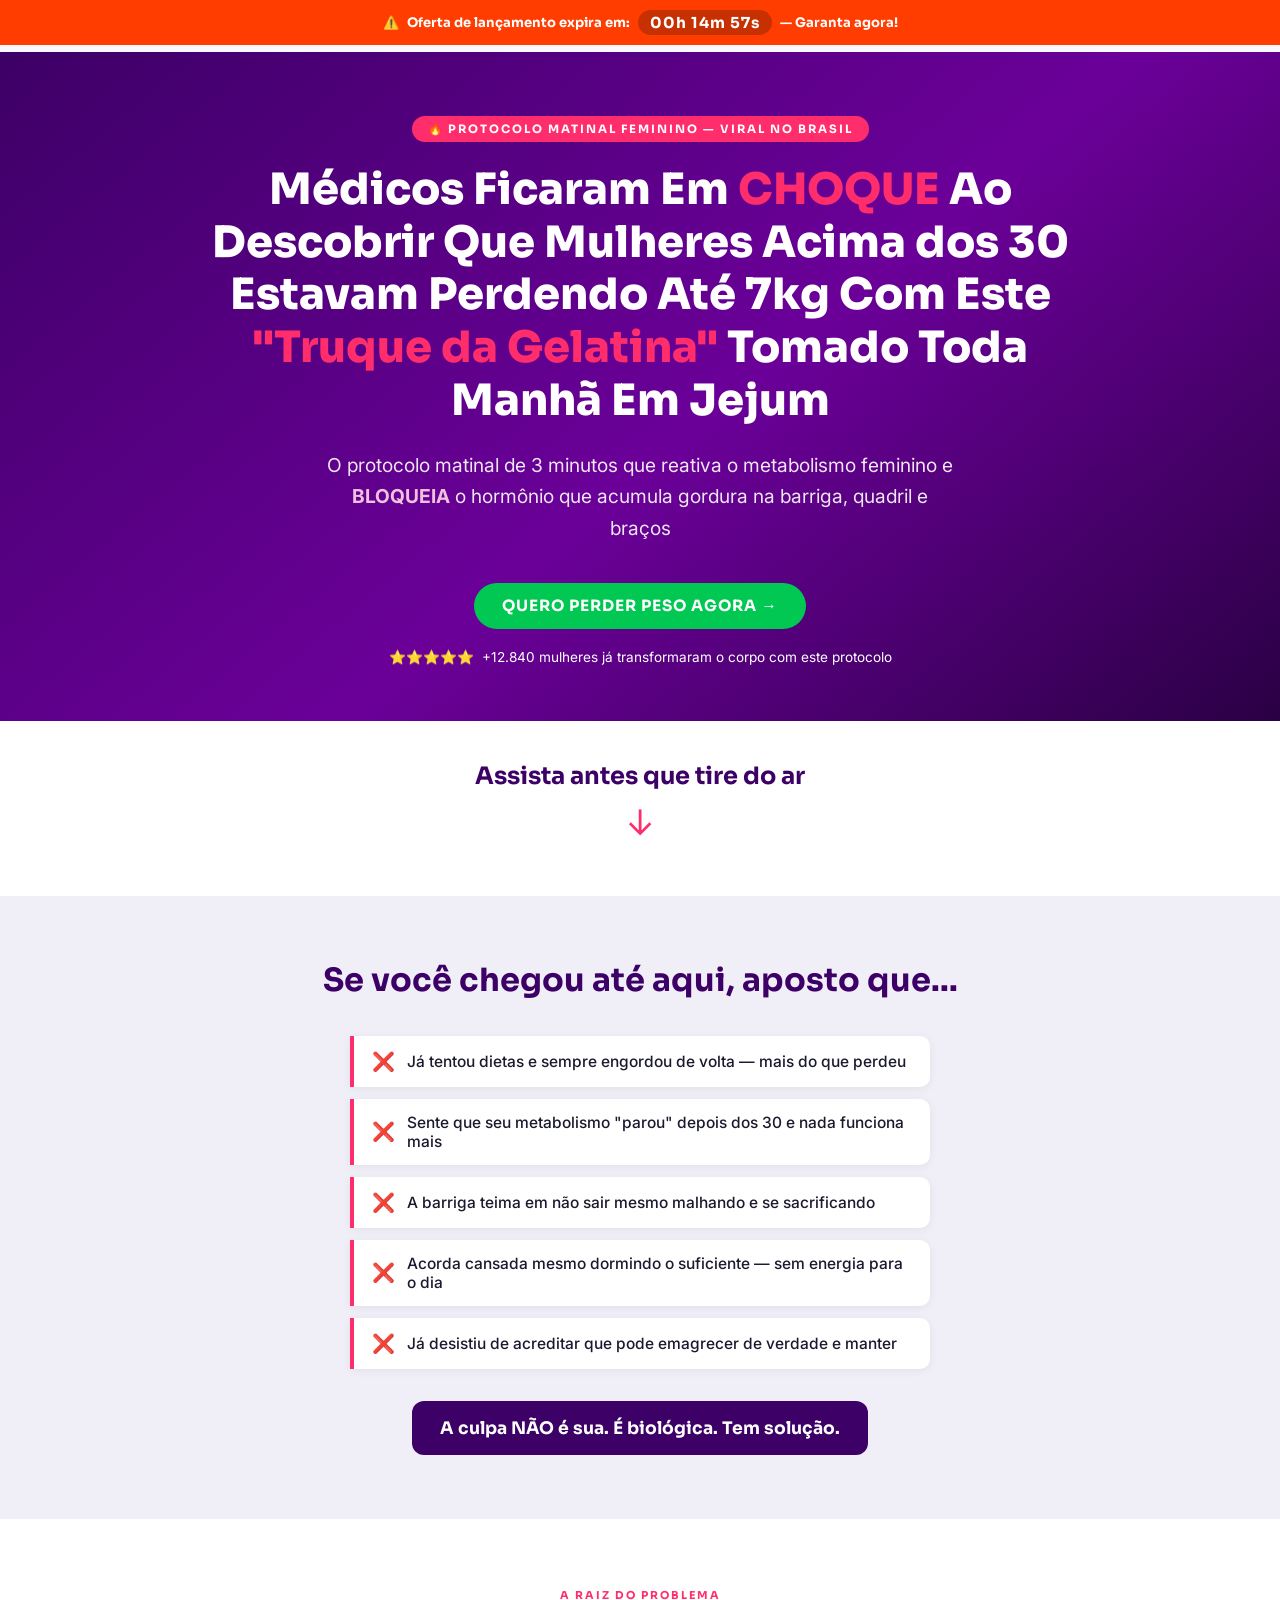
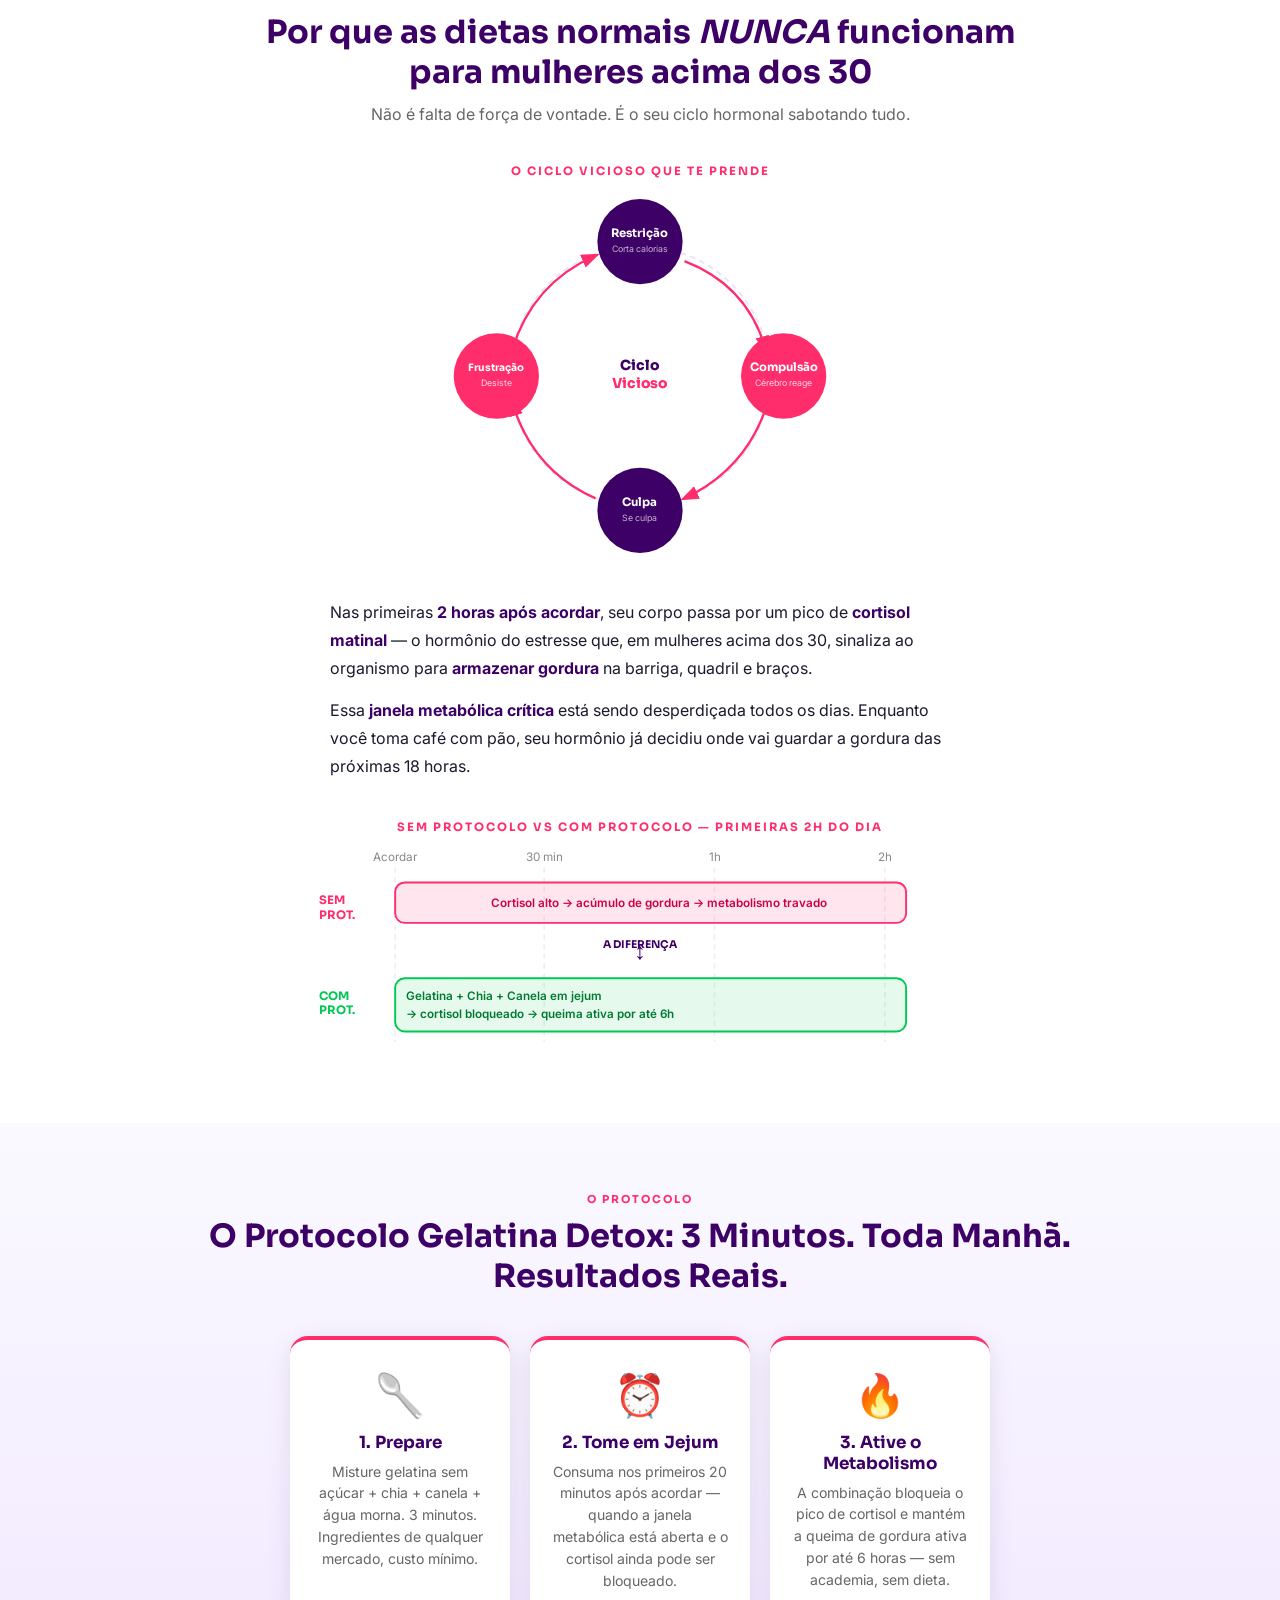
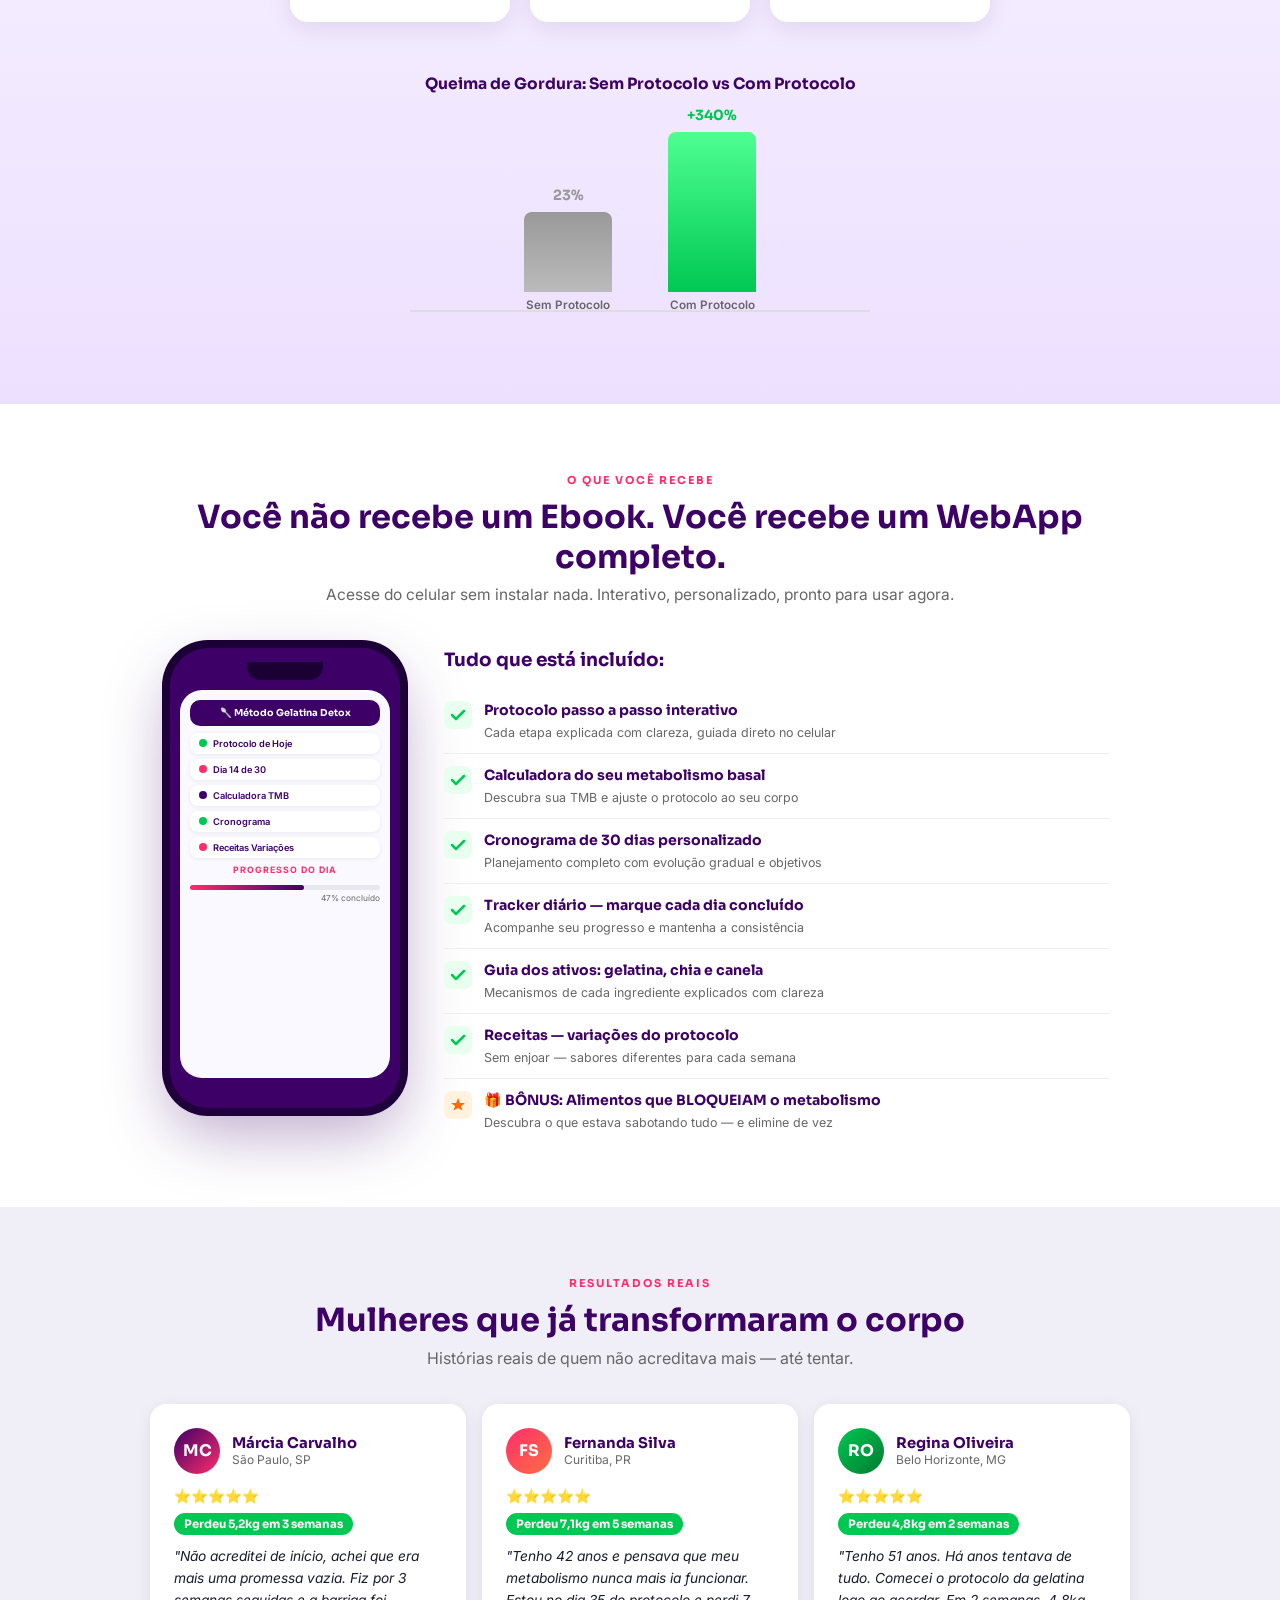
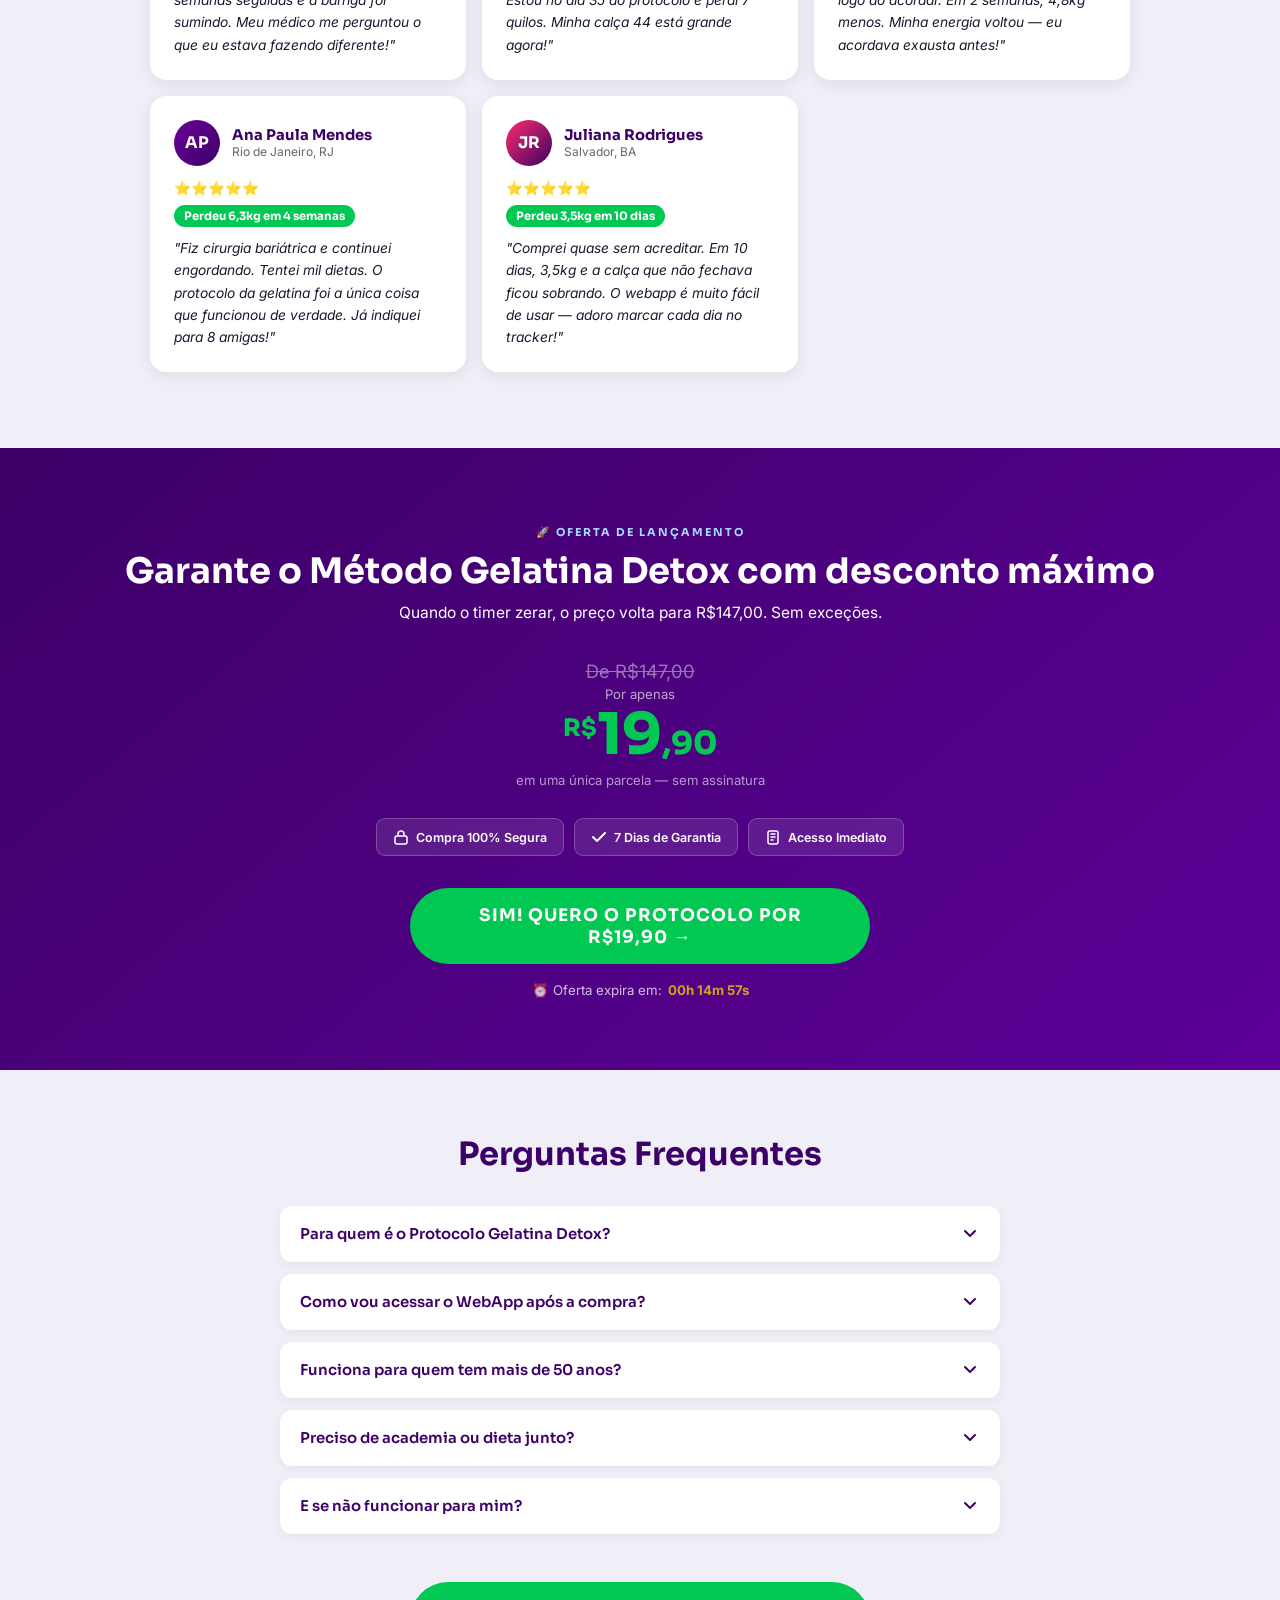
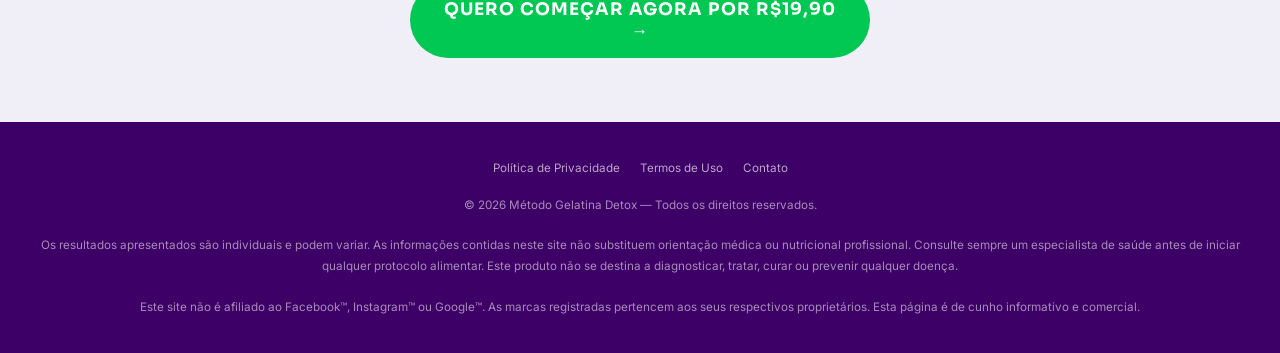
==== commit 8fff8d2d: "atualizacao" ====
--- a/sales-page.html
+++ b/sales-page.html
@@ -1025,19 +1025,7 @@
         <h2 class="anim d1">Garante o Método Gelatina Detox com desconto máximo</h2>
         <p class="offer-sub anim d2">Quando o timer zerar, o preço volta para R$147,00. Sem exceções.</p>
 
-        <div class="val-stack anim d2">
-            <div class="val-row"><span class="vn">WebApp Completo — Protocolo Interativo</span><span class="vp">R$67,00</span></div>
-            <div class="val-row"><span class="vn">Calculadora de Metabolismo Basal</span><span class="vp">R$27,00</span></div>
-            <div class="val-row"><span class="vn">Cronograma de 30 Dias Personalizado</span><span class="vp">R$27,00</span></div>
-            <div class="val-row"><span class="vn">Tracker + Guia dos Ativos</span><span class="vp">R$17,00</span></div>
-            <div class="val-row"><span class="vn">🎁 Bônus: Alimentos que Bloqueiam o Metabolismo</span><span class="vp">R$9,00</span></div>
-            <div class="val-row" style="border-top:1px solid rgba(255,255,255,0.3);margin-top:6px">
-                <span class="vn" style="font-weight:700;opacity:1;font-size:1rem">VALOR TOTAL</span>
-                <span class="vp" style="font-size:1.1rem">R$147,00</span>
-            </div>
-        </div>
-
-        <div class="price-box anim d3">
+        <div class="price-box anim d2">
             <div class="price-old">De R$147,00</div>
             <div class="price-lbl">Por apenas</div>
             <div class="price-new"><sup>R$</sup>19<small>,90</small></div>
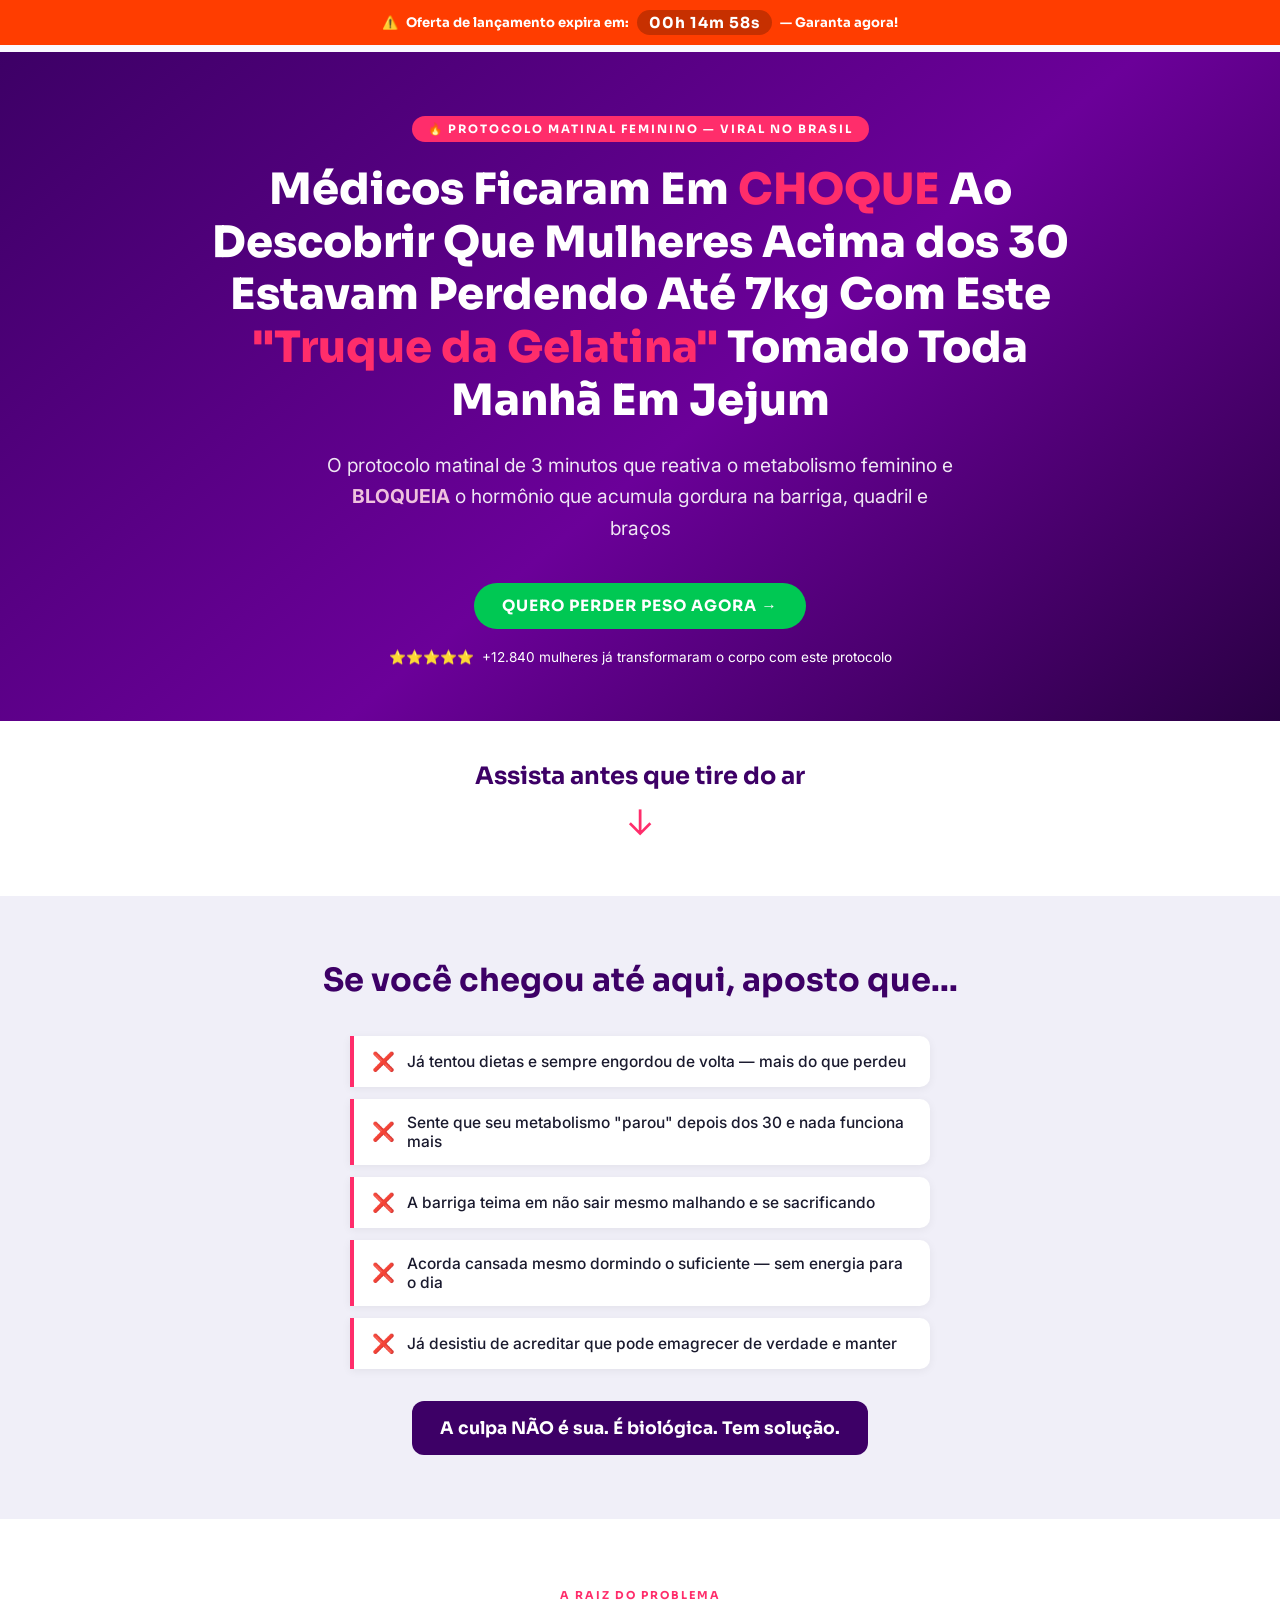
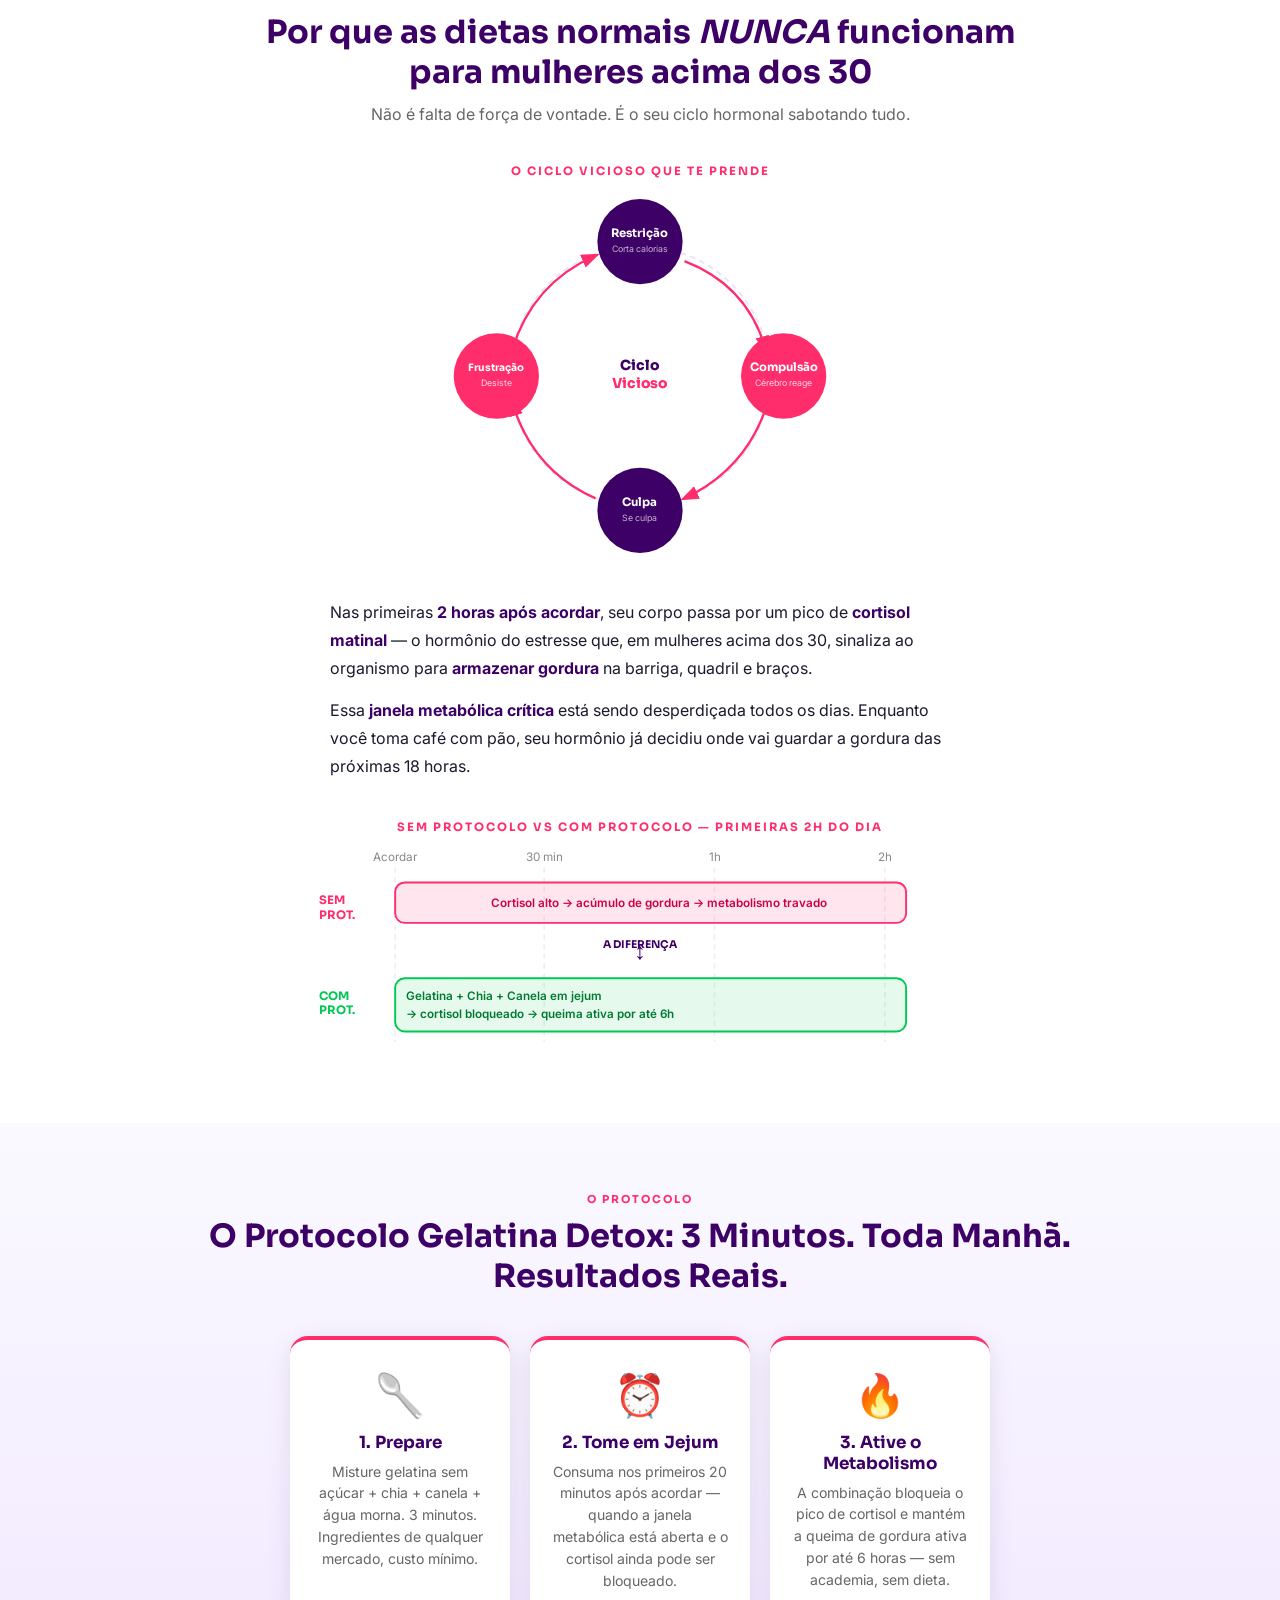
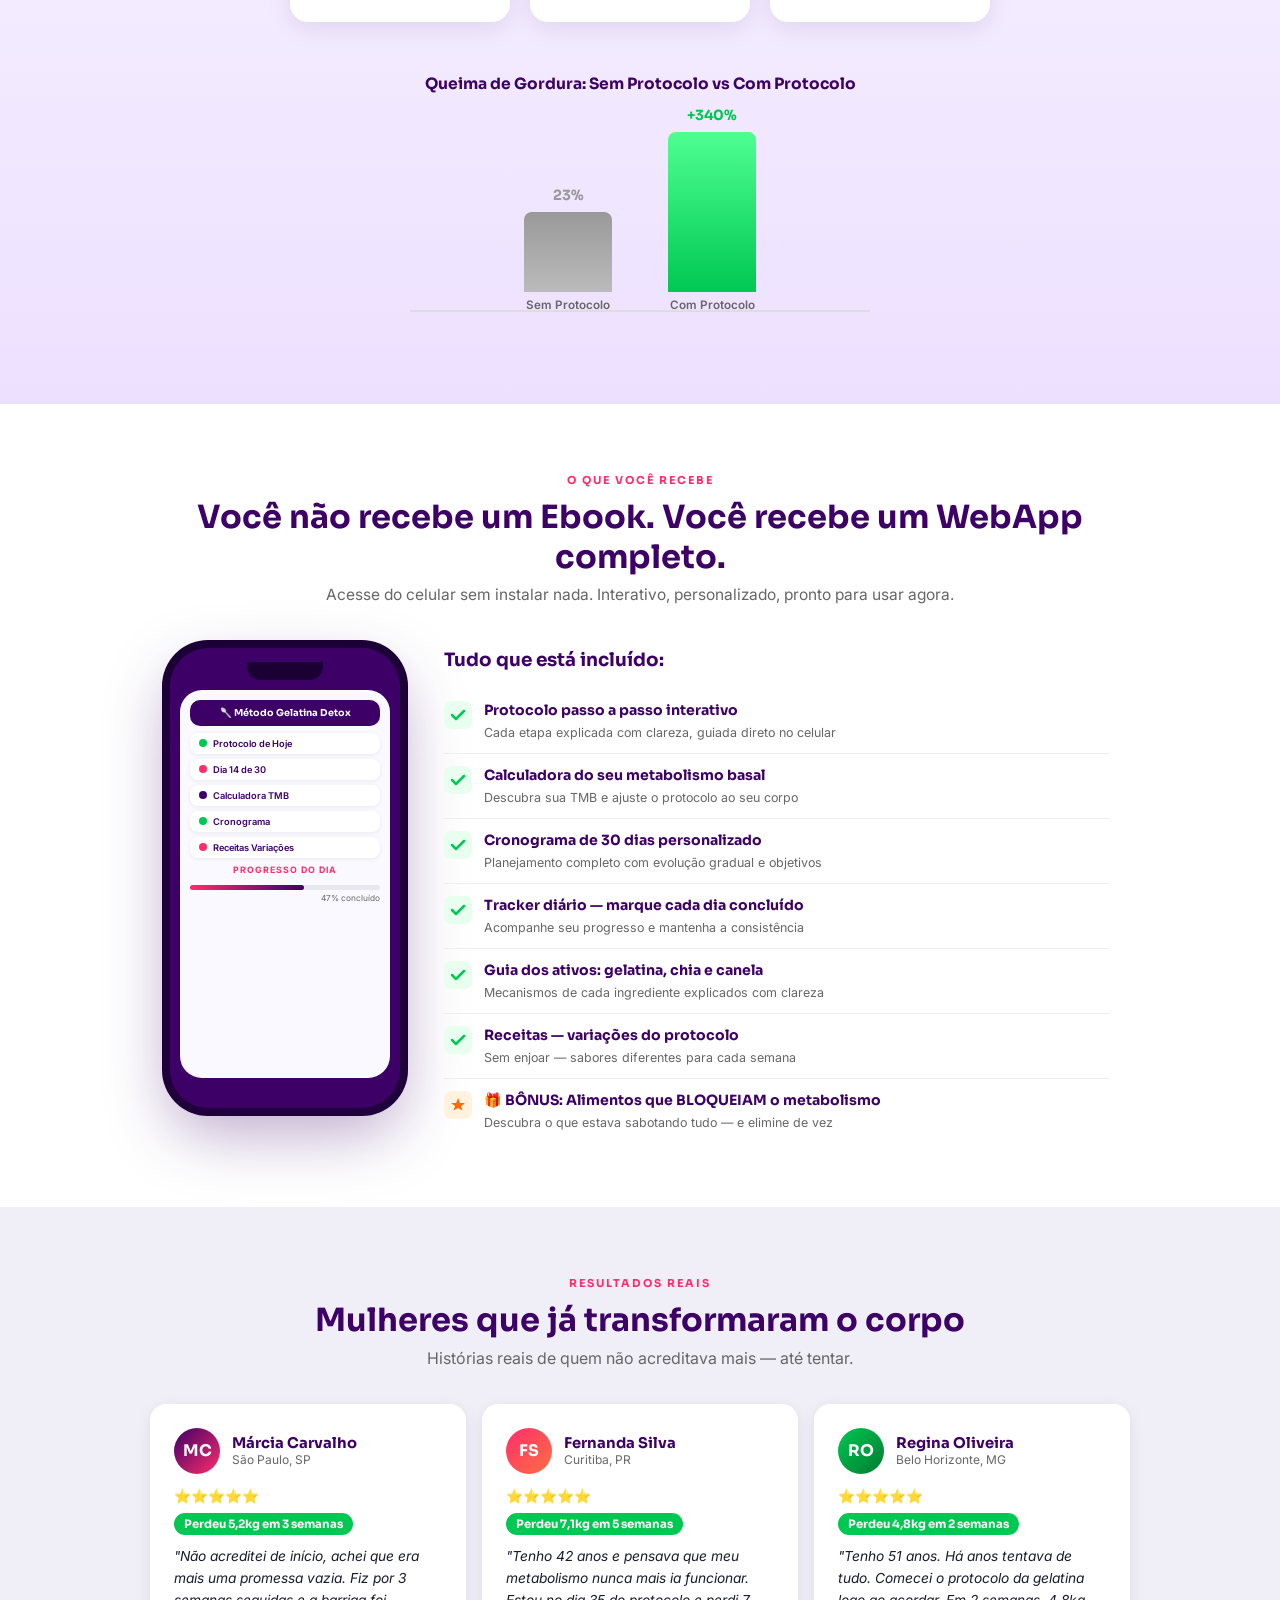
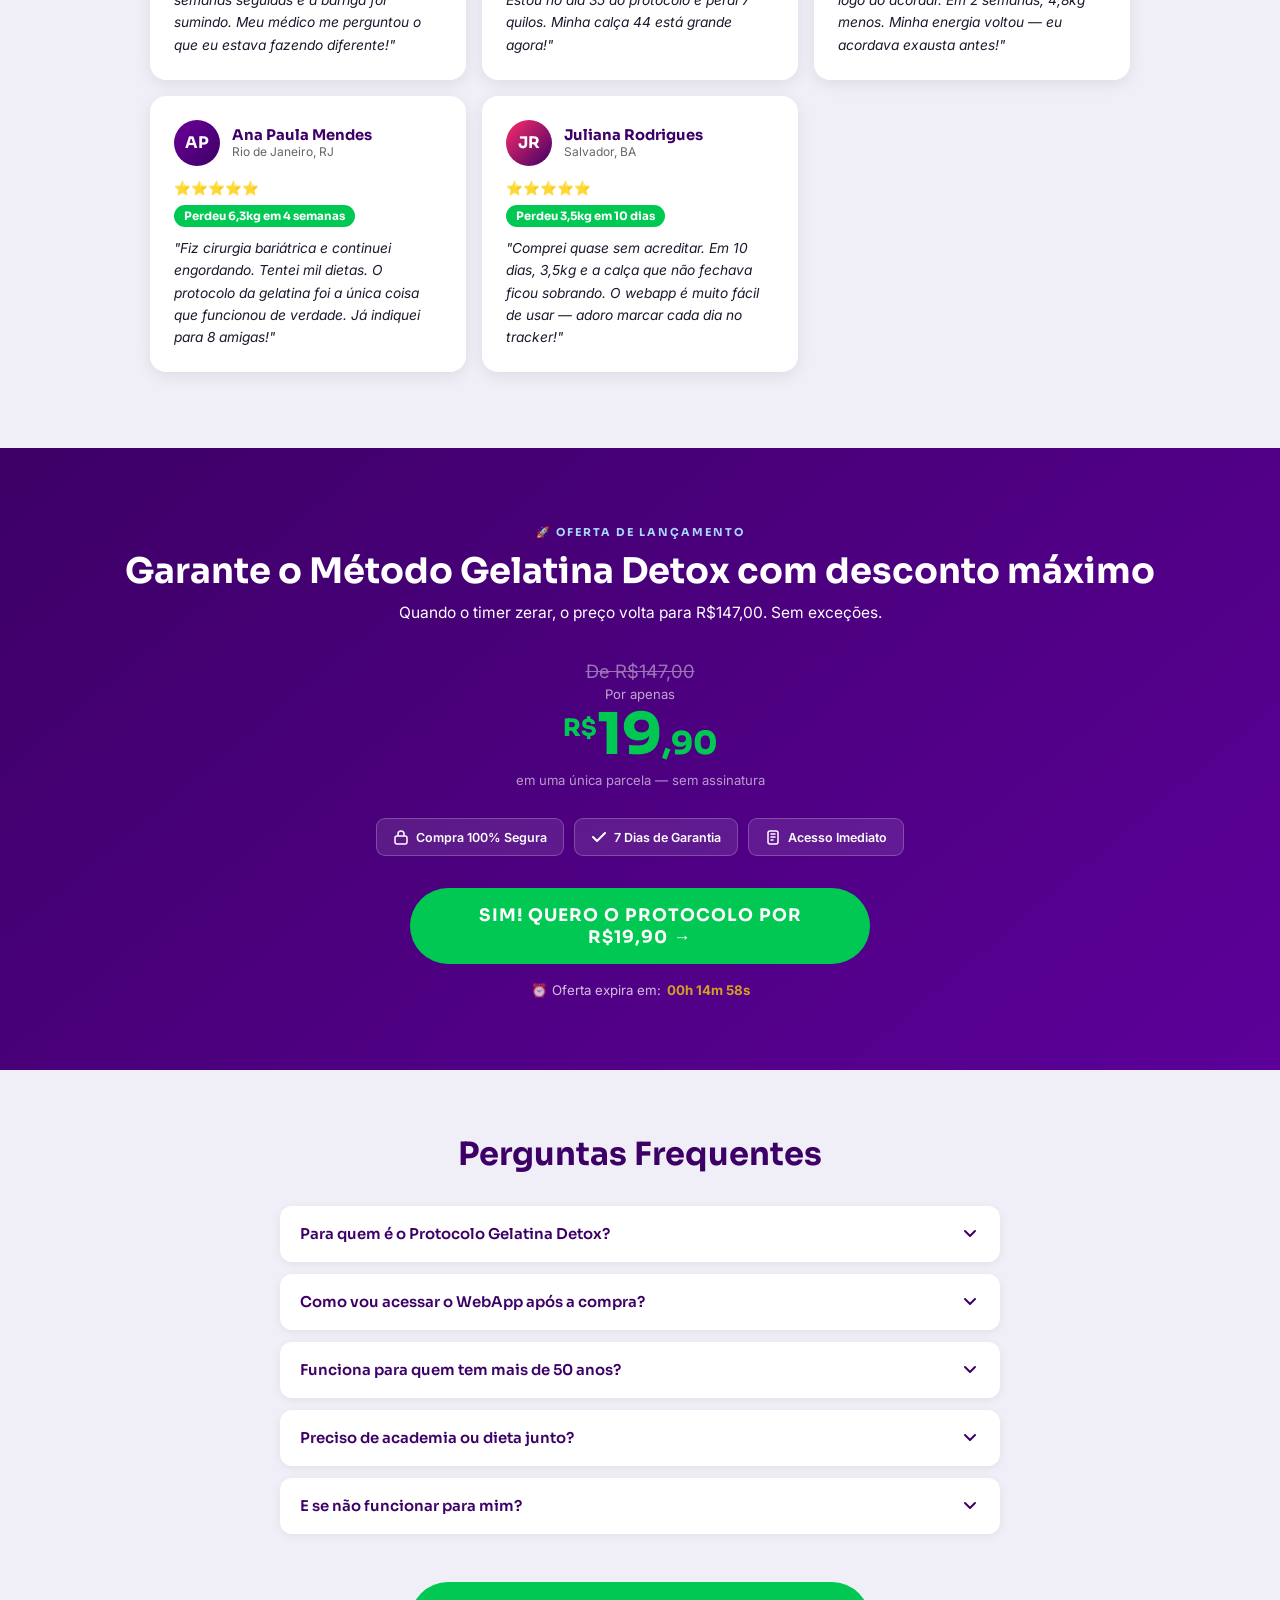
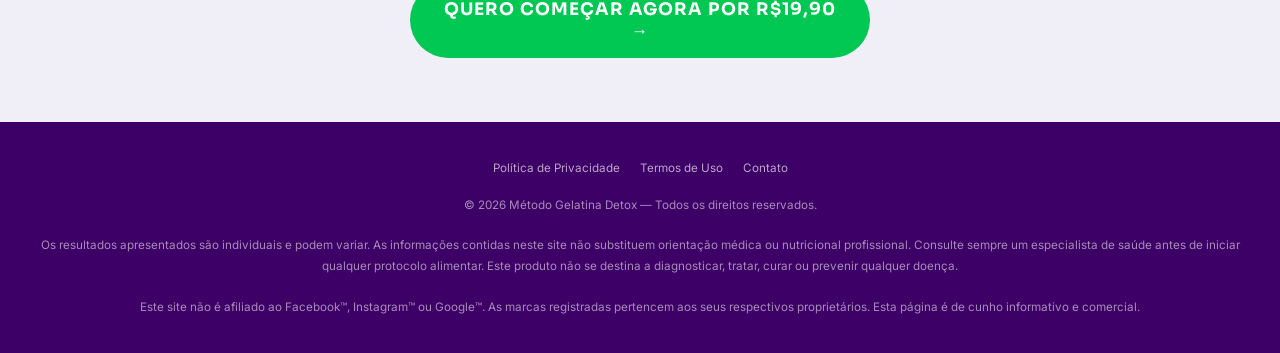
==== commit 26468204: "atualizacao" ====
--- a/sales-page.html
+++ b/sales-page.html
@@ -662,7 +662,7 @@
             e <strong>BLOQUEIA</strong> o hormônio que acumula gordura na barriga, quadril e braços
         </p>
         <div class="anim d3">
-            <a href="https://pay.wiapy.com/MI-xI7yNM5" class="cta">QUERO PERDER PESO AGORA →</a>
+            <a href="https://ggcheckout.app/checkout/v2/UJgippPs4RDEorSF3JzM" class="cta">QUERO PERDER PESO AGORA →</a>
         </div>
         <p class="sp-bar anim d4">⭐⭐⭐⭐⭐ &nbsp;+12.840 mulheres já transformaram o corpo com este protocolo</p>
     </div>
@@ -1048,7 +1048,7 @@
         </div>
 
         <div class="cta-wrap anim d5">
-            <a href="https://pay.wiapy.com/MI-xI7yNM5" class="cta big">SIM! QUERO O PROTOCOLO POR R$19,90 →</a>
+            <a href="https://ggcheckout.app/checkout/v2/UJgippPs4RDEorSF3JzM" class="cta big">SIM! QUERO O PROTOCOLO POR R$19,90 →</a>
             <div class="urg-mini">⏰ Oferta expira em: <span id="cd2">24h 00m 00s</span></div>
         </div>
     </div>
@@ -1113,7 +1113,7 @@
 
         <!-- CTA final dentro do FAQ -->
         <div style="text-align:center;margin-top:48px" class="anim">
-            <a href="https://pay.wiapy.com/MI-xI7yNM5" class="cta big">QUERO COMEÇAR AGORA POR R$19,90 →</a>
+            <a href="https://ggcheckout.app/checkout/v2/UJgippPs4RDEorSF3JzM" class="cta big">QUERO COMEÇAR AGORA POR R$19,90 →</a>
         </div>
     </div>
 </section>
